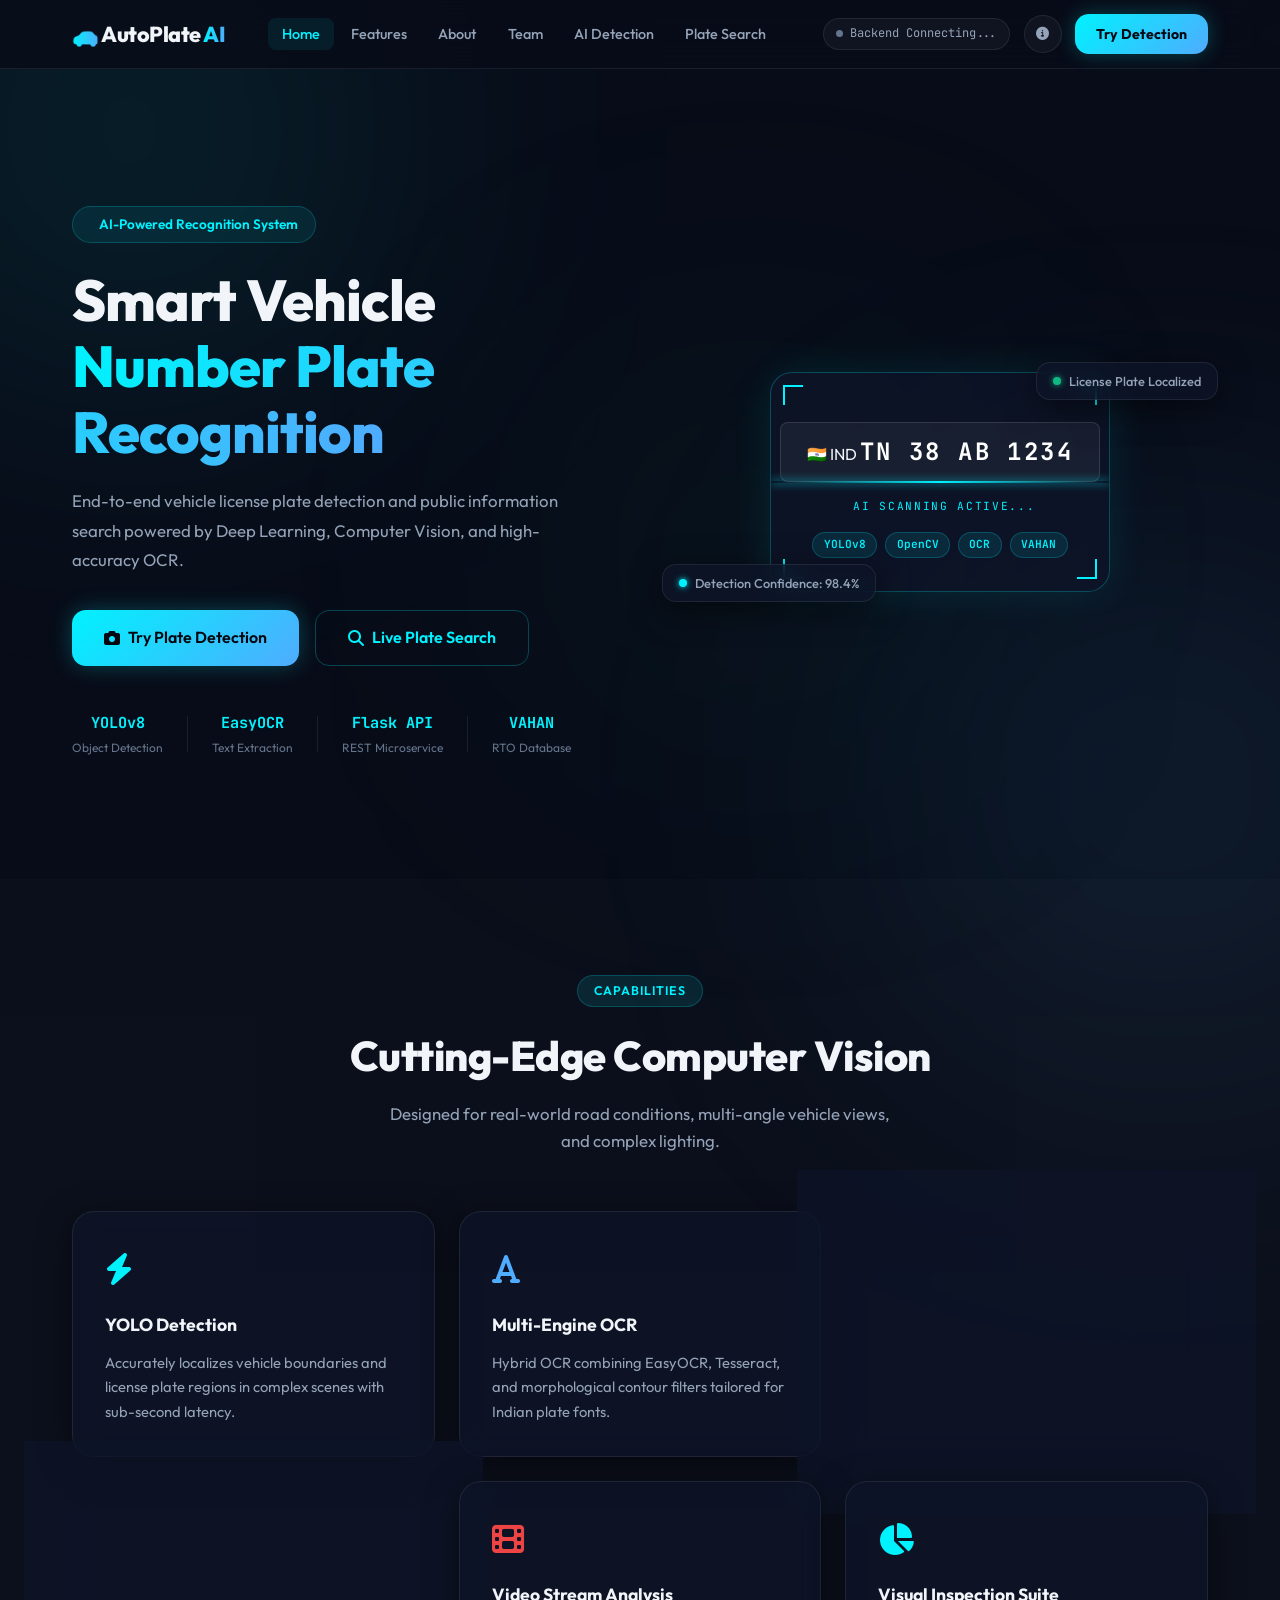
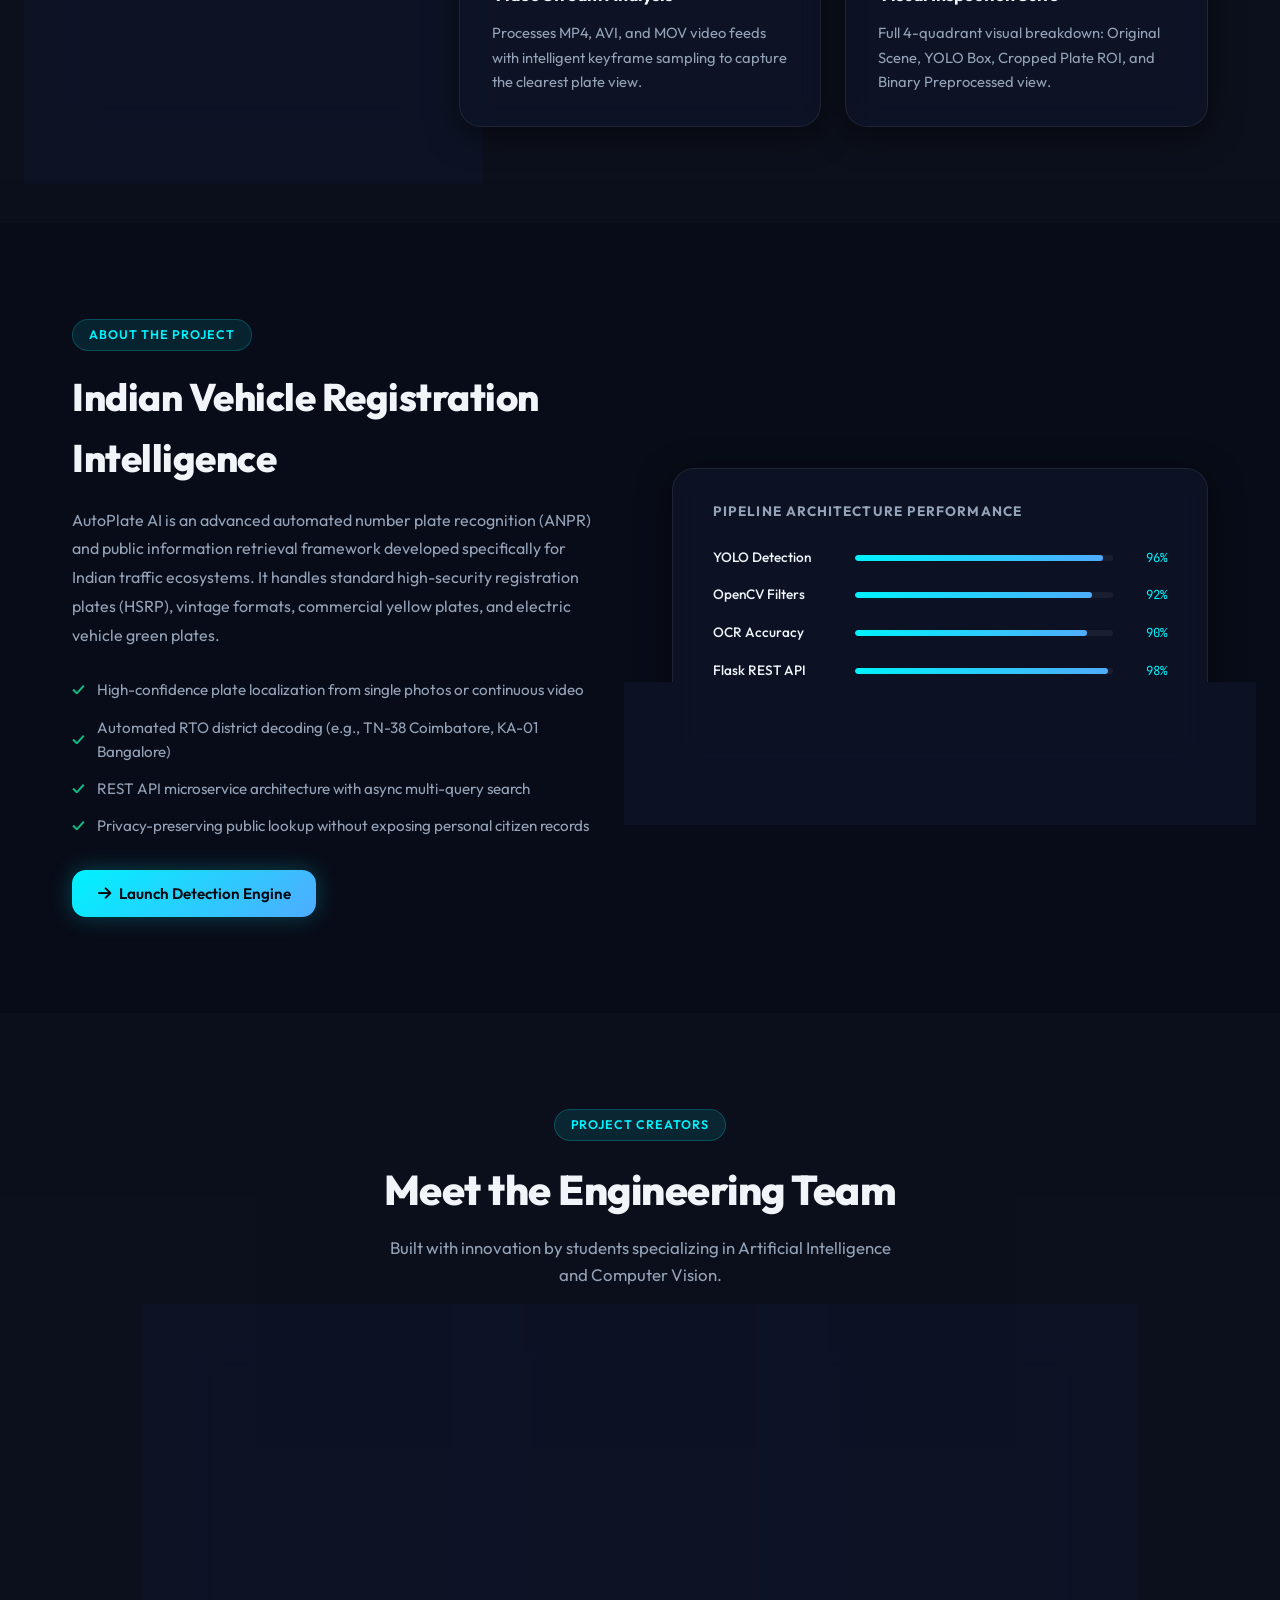
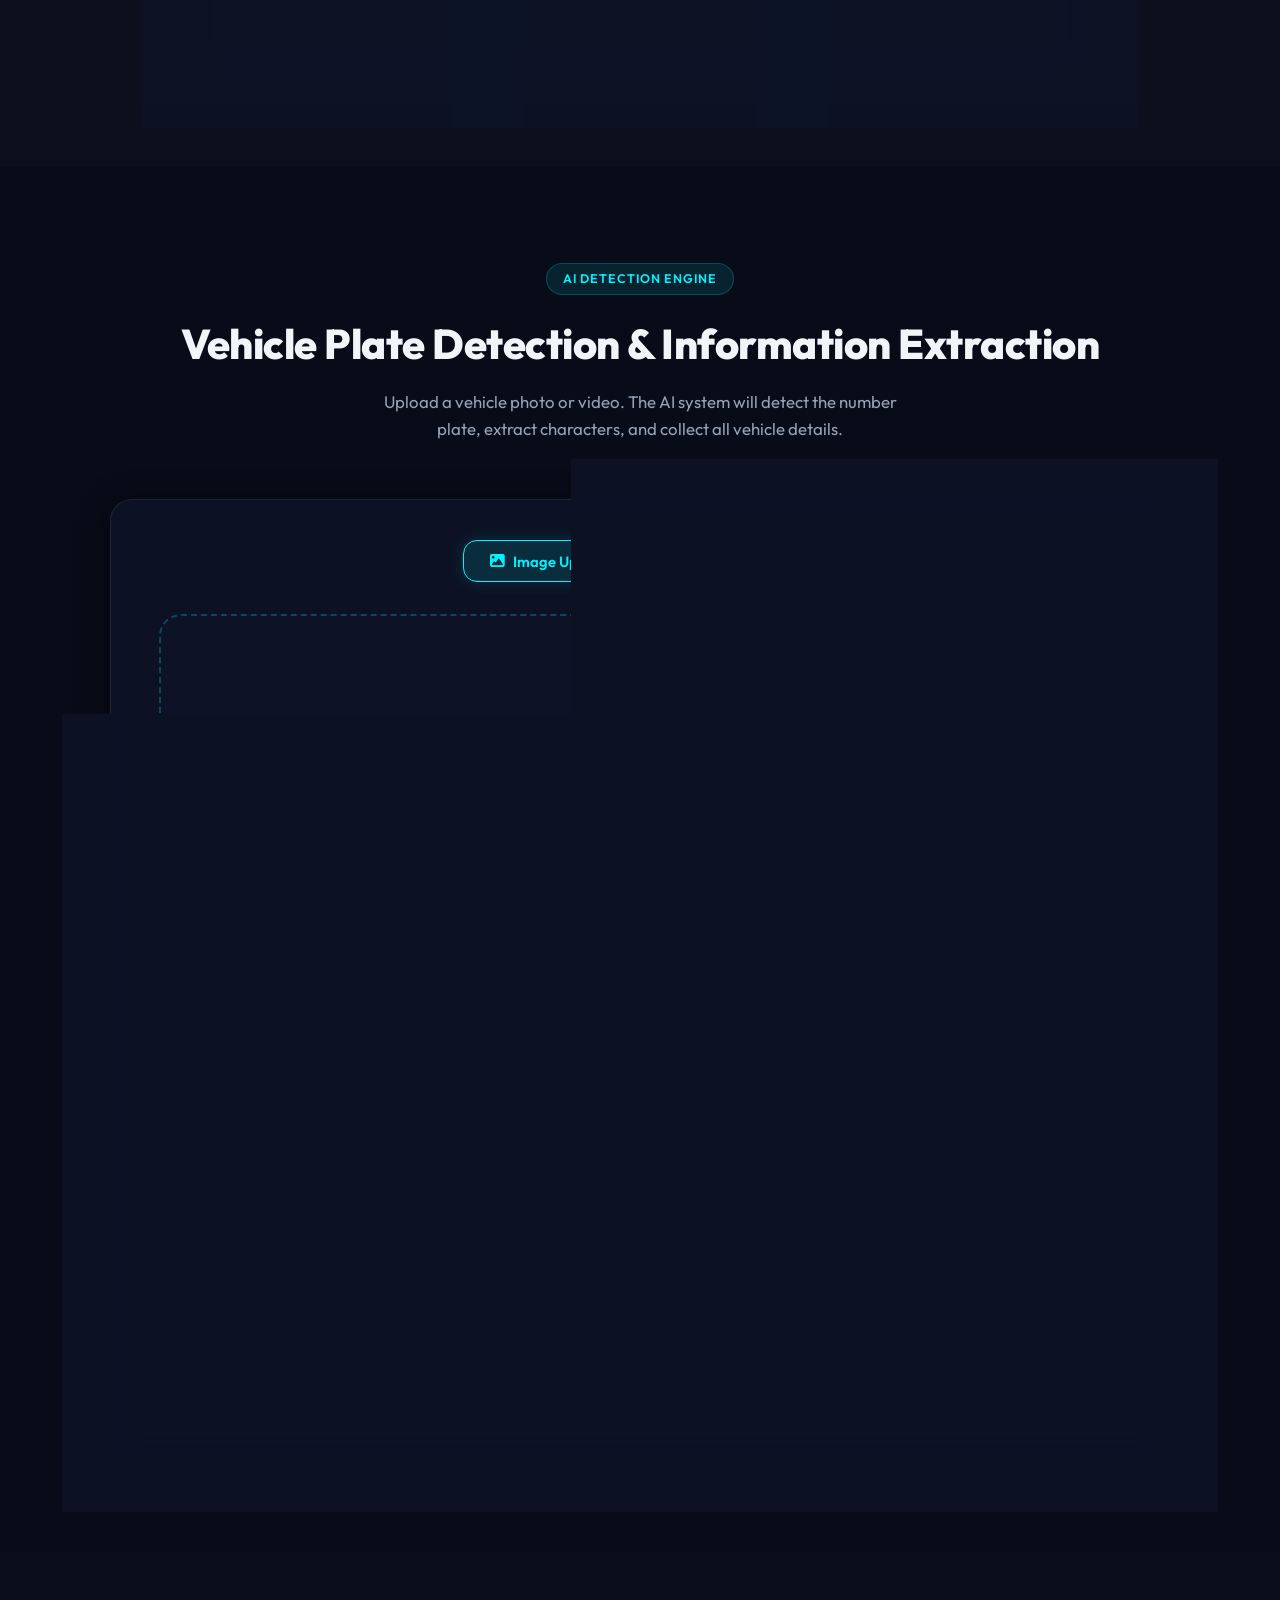
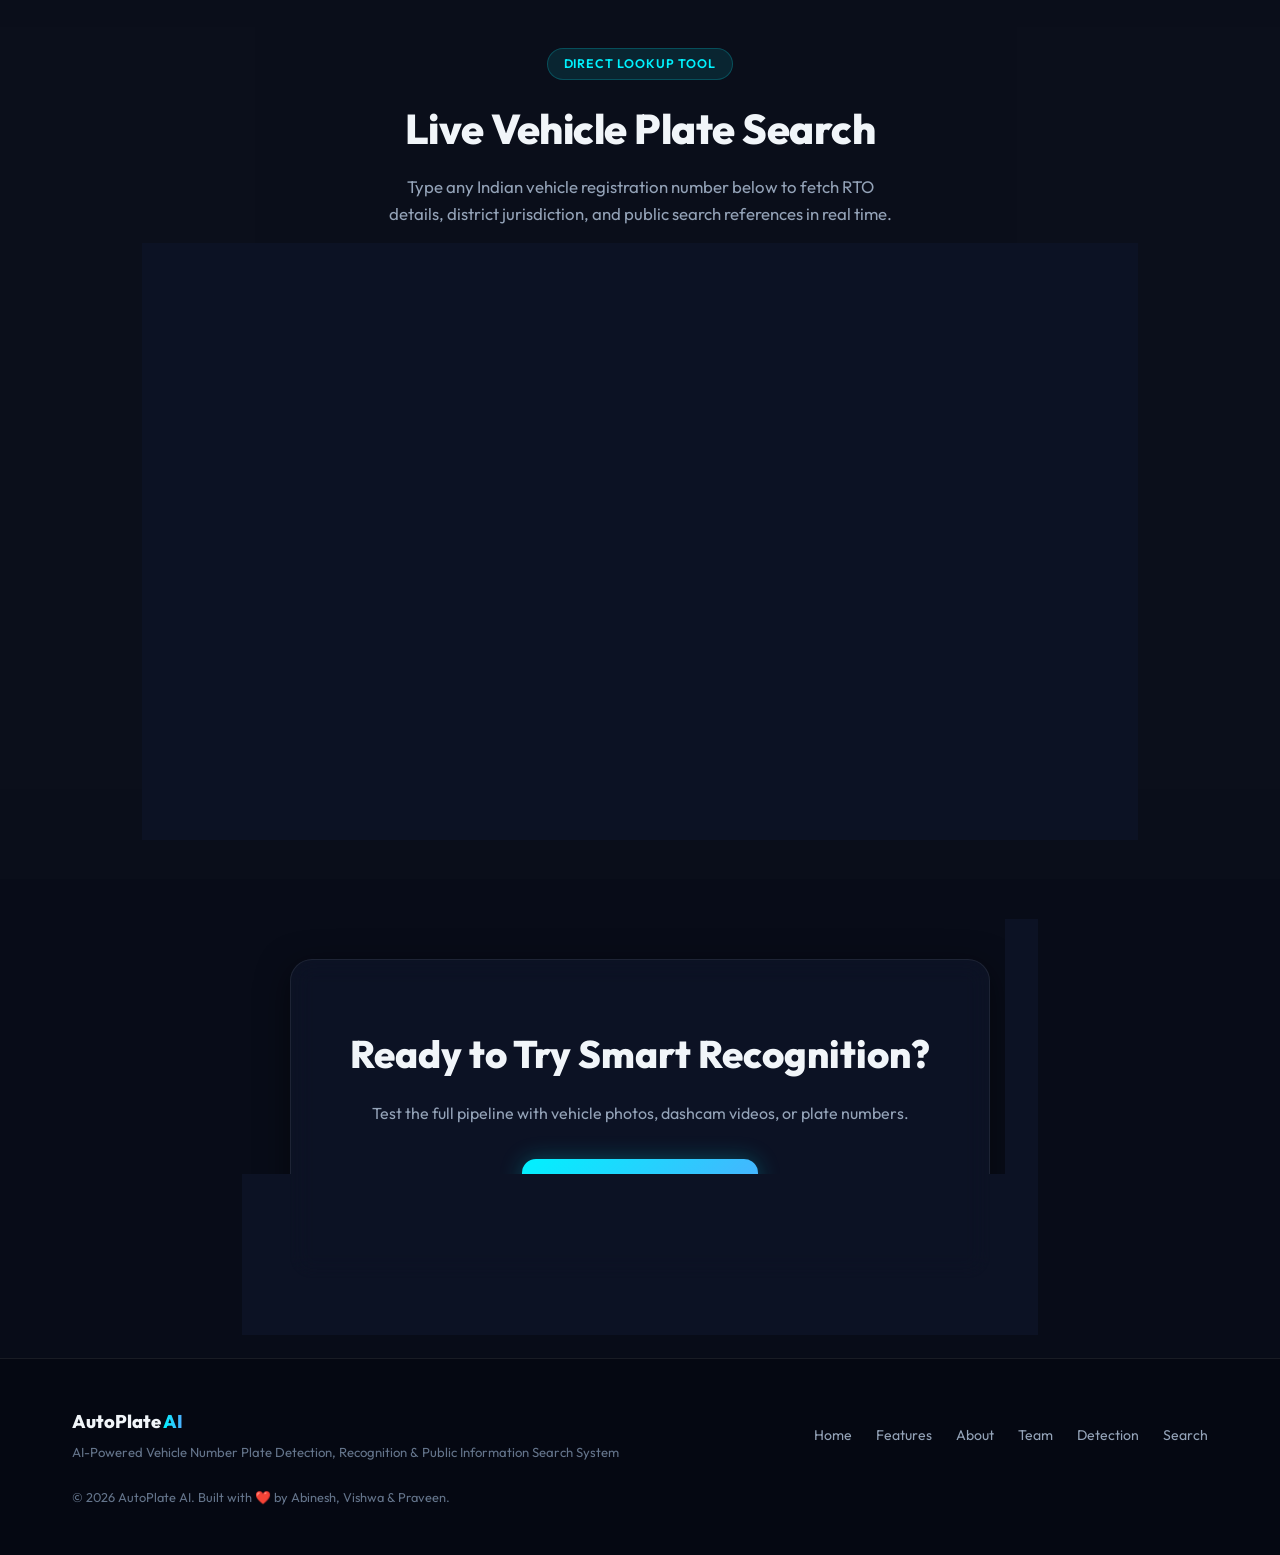
==== frontend/index.html @ bda40195 "AutoPlate AI: YOLOv8 + EasyOCR + Tesseract plate detection, RTO info search, landing page merged wit" ====
<!DOCTYPE html>
<html lang="en">
<head>
    <meta charset="UTF-8">
    <meta name="viewport" content="width=device-width, initial-scale=1.0">
    <title>AutoPlate AI - Vehicle Number Plate Detection & Recognition</title>
    <meta name="description" content="AI-Powered Vehicle Number Plate Detection, Recognition & Public Information Search System using YOLO, Computer Vision, and OCR.">
    <link rel="preconnect" href="https://fonts.googleapis.com">
    <link rel="preconnect" href="https://fonts.gstatic.com" crossorigin>
    <link href="https://fonts.googleapis.com/css2?family=Outfit:wght@300;400;500;600;700;800;900&family=JetBrains+Mono:wght@400;600;700&display=swap" rel="stylesheet">
    <link rel="stylesheet" href="https://cdnjs.cloudflare.com/ajax/libs/font-awesome/6.4.0/css/all.min.css">
    <link rel="stylesheet" href="style.css">
</head>
<body>

    <!-- Ambient Glows -->
    <div class="bg-glow bg-glow-1"></div>
    <div class="bg-glow bg-glow-2"></div>
    <div class="bg-glow bg-glow-3"></div>

    <!-- ============= NAVBAR ============= -->
    <nav class="navbar" id="navbar">
        <div class="nav-container">
            <a href="#home" class="brand-logo">
                <span class="logo-icon">🚗</span> AutoPlate <span>AI</span>
            </a>
            <ul class="nav-links">
                <li><a href="#home" class="nav-link active">Home</a></li>
                <li><a href="#features" class="nav-link">Features</a></li>
                <li><a href="#about" class="nav-link">About</a></li>
                <li><a href="#team" class="nav-link">Team</a></li>
                <li><a href="#detect" class="nav-link">AI Detection</a></li>
                <li><a href="#search" class="nav-link">Plate Search</a></li>
            </ul>
            <div class="nav-actions">
                <div class="server-badge" id="serverStatusBadge">
                    <span class="status-dot"></span>
                    <span id="serverStatusText">Connecting API...</span>
                </div>
                <button class="icon-btn" id="infoBtn" title="System Information">
                    <i class="fa-solid fa-circle-info"></i>
                </button>
                <a href="#detect" class="btn-primary" id="nav-cta">Try Detection</a>
            </div>
        </div>
    </nav>

    <!-- ============= HERO SECTION ============= -->
    <section class="hero" id="home">
        <div class="hero-container">
            <div class="hero-content">
                <div class="hero-badge">
                    <i class="fa-solid fa-sparkles"></i> AI-Powered Recognition System
                </div>
                <h1>Smart Vehicle<br><span class="highlight">Number Plate Recognition</span></h1>
                <p class="hero-subtitle">
                    End-to-end vehicle license plate detection and public information search powered by Deep Learning, Computer Vision, and high-accuracy OCR.
                </p>
                <div class="hero-buttons">
                    <a href="#detect" class="btn btn-glow btn-large">
                        <i class="fa-solid fa-camera"></i> Try Plate Detection
                    </a>
                    <a href="#search" class="btn btn-outline btn-large">
                        <i class="fa-solid fa-magnifying-glass"></i> Live Plate Search
                    </a>
                </div>
                <div class="hero-stats">
                    <div class="stat">
                        <span class="stat-value">YOLOv8</span>
                        <span class="stat-label">Object Detection</span>
                    </div>
                    <div class="stat-divider"></div>
                    <div class="stat">
                        <span class="stat-value">EasyOCR</span>
                        <span class="stat-label">Text Extraction</span>
                    </div>
                    <div class="stat-divider"></div>
                    <div class="stat">
                        <span class="stat-value">Flask API</span>
                        <span class="stat-label">REST Microservice</span>
                    </div>
                    <div class="stat-divider"></div>
                    <div class="stat">
                        <span class="stat-value">VAHAN</span>
                        <span class="stat-label">RTO Database</span>
                    </div>
                </div>
            </div>
            <div class="hero-visual">
                <div class="scanner-box">
                    <div class="scan-corners">
                        <span class="corner tl"></span>
                        <span class="corner tr"></span>
                        <span class="corner bl"></span>
                        <span class="corner br"></span>
                    </div>
                    <div class="plate-display">
                        <span class="plate-flag">🇮🇳 IND</span>
                        <span class="plate-text" id="plate-demo">TN 38 AB 1234</span>
                    </div>
                    <div class="laser-line"></div>
                    <div class="scan-label"><i class="fa-solid fa-radar"></i> AI SCANNING ACTIVE...</div>
                    <div class="tech-chips">
                        <span class="tech-chip">YOLOv8</span>
                        <span class="tech-chip">OpenCV</span>
                        <span class="tech-chip">OCR</span>
                        <span class="tech-chip">VAHAN</span>
                    </div>
                </div>
                <div class="floating-info info-1">
                    <span class="info-dot green"></span> License Plate Localized
                </div>
                <div class="floating-info info-2">
                    <span class="info-dot cyan"></span> Detection Confidence: 98.4%
                </div>
            </div>
        </div>
    </section>

    <!-- ============= FEATURES SECTION ============= -->
    <section class="features" id="features">
        <div class="section-container">
            <div class="section-header">
                <span class="section-tag">Capabilities</span>
                <h2>Cutting-Edge Computer Vision</h2>
                <p>Designed for real-world road conditions, multi-angle vehicle views, and complex lighting.</p>
            </div>
            <div class="features-grid">
                <div class="feature-card glass-card">
                    <div class="card-icon"><i class="fa-solid fa-bolt text-cyan"></i></div>
                    <h3>YOLO Detection</h3>
                    <p>Accurately localizes vehicle boundaries and license plate regions in complex scenes with sub-second latency.</p>
                </div>
                <div class="feature-card glass-card">
                    <div class="card-icon"><i class="fa-solid fa-font text-blue"></i></div>
                    <h3>Multi-Engine OCR</h3>
                    <p>Hybrid OCR combining EasyOCR, Tesseract, and morphological contour filters tailored for Indian plate fonts.</p>
                </div>
                <div class="feature-card glass-card">
                    <div class="card-icon"><i class="fa-solid fa-eye text-emerald"></i></div>
                    <h3>Adaptive Preprocessing</h3>
                    <p>OpenCV pipeline with CLAHE, bilateral filtering, Otsu thresholding, and perspective correction.</p>
                </div>
                <div class="feature-card glass-card">
                    <div class="card-icon"><i class="fa-solid fa-globe text-amber"></i></div>
                    <h3>Automated Public Search</h3>
                    <p>Extracts RTO office codes, district jurisdiction, state registration series, and public search references.</p>
                </div>
                <div class="feature-card glass-card">
                    <div class="card-icon"><i class="fa-solid fa-film text-rose"></i></div>
                    <h3>Video Stream Analysis</h3>
                    <p>Processes MP4, AVI, and MOV video feeds with intelligent keyframe sampling to capture the clearest plate view.</p>
                </div>
                <div class="feature-card glass-card">
                    <div class="card-icon"><i class="fa-solid fa-chart-pie text-cyan"></i></div>
                    <h3>Visual Inspection Suite</h3>
                    <p>Full 4-quadrant visual breakdown: Original Scene, YOLO Box, Cropped Plate ROI, and Binary Preprocessed view.</p>
                </div>
            </div>
        </div>
    </section>

    <!-- ============= ABOUT SECTION ============= -->
    <section class="about" id="about">
        <div class="section-container">
            <div class="about-grid">
                <div class="about-content">
                    <span class="section-tag">About the Project</span>
                    <h2>Indian Vehicle Registration Intelligence</h2>
                    <p>
                        AutoPlate AI is an advanced automated number plate recognition (ANPR) and public information retrieval framework developed specifically for Indian traffic ecosystems. It handles standard high-security registration plates (HSRP), vintage formats, commercial yellow plates, and electric vehicle green plates.
                    </p>
                    <ul class="about-list">
                        <li><span class="check">✓</span> High-confidence plate localization from single photos or continuous video</li>
                        <li><span class="check">✓</span> Automated RTO district decoding (e.g., TN-38 Coimbatore, KA-01 Bangalore)</li>
                        <li><span class="check">✓</span> REST API microservice architecture with async multi-query search</li>
                        <li><span class="check">✓</span> Privacy-preserving public lookup without exposing personal citizen records</li>
                    </ul>
                    <a href="#detect" class="btn btn-glow"><i class="fa-solid fa-arrow-right"></i> Launch Detection Engine</a>
                </div>
                <div class="about-visual glass-card">
                    <div class="tech-stack">
                        <h4>Pipeline Architecture Performance</h4>
                        <div class="tech-item">
                            <span class="tech-name">YOLO Detection</span>
                            <div class="tech-bar"><div class="tech-fill" style="width:96%"></div></div>
                            <span class="tech-pct">96%</span>
                        </div>
                        <div class="tech-item">
                            <span class="tech-name">OpenCV Filters</span>
                            <div class="tech-bar"><div class="tech-fill" style="width:92%"></div></div>
                            <span class="tech-pct">92%</span>
                        </div>
                        <div class="tech-item">
                            <span class="tech-name">OCR Accuracy</span>
                            <div class="tech-bar"><div class="tech-fill" style="width:90%"></div></div>
                            <span class="tech-pct">90%</span>
                        </div>
                        <div class="tech-item">
                            <span class="tech-name">Flask REST API</span>
                            <div class="tech-bar"><div class="tech-fill" style="width:98%"></div></div>
                            <span class="tech-pct">98%</span>
                        </div>
                        <div class="tech-item">
                            <span class="tech-name">RTO Parsing</span>
                            <div class="tech-bar"><div class="tech-fill" style="width:99%"></div></div>
                            <span class="tech-pct">99%</span>
                        </div>
                    </div>
                </div>
            </div>
        </div>
    </section>

    <!-- ============= TEAM SECTION ============= -->
    <section class="team" id="team">
        <div class="section-container">
            <div class="section-header">
                <span class="section-tag">Project Creators</span>
                <h2>Meet the Engineering Team</h2>
                <p>Built with innovation by students specializing in Artificial Intelligence and Computer Vision.</p>
            </div>
            <div class="team-grid">
                <!-- Abinesh -->
                <div class="team-card glass-card">
                    <div class="avatar-ring">
                        <div class="avatar-circle" style="background: linear-gradient(135deg, #00f2fe, #4facfe);">
                            <span>A</span>
                        </div>
                    </div>
                    <h3>Abinesh</h3>
                    <p class="degree">B.Tech – AI & Data Science</p>
                    <p class="year-tag">3rd Year</p>
                    <div class="role-badge">AI / Full Stack Developer</div>
                </div>

                <!-- Vishwa -->
                <div class="team-card glass-card">
                    <div class="avatar-ring">
                        <div class="avatar-circle" style="background: linear-gradient(135deg, #10b981, #00f2fe);">
                            <span>V</span>
                        </div>
                    </div>
                    <h3>Vishwa</h3>
                    <p class="degree">B.Tech AIDS</p>
                    <p class="year-tag">3rd Year</p>
                    <div class="role-badge">Team Member</div>
                </div>

                <!-- Praveen -->
                <div class="team-card glass-card">
                    <div class="avatar-ring">
                        <div class="avatar-circle" style="background: linear-gradient(135deg, #f59e0b, #ef4444);">
                            <span>P</span>
                        </div>
                    </div>
                    <h3>Praveen</h3>
                    <p class="degree">B.Tech</p>
                    <p class="year-tag">3rd Year</p>
                    <div class="role-badge">Team Member</div>
                </div>
            </div>
        </div>
    </section>

    <!-- ============= DETECTION SECTION ============= -->
    <section class="detect-section" id="detect">
        <div class="section-container">
            <div class="section-header">
                <span class="section-tag">AI Detection Engine</span>
                <h2>Vehicle Plate Detection & Information Extraction</h2>
                <p>Upload a vehicle photo or video. The AI system will detect the number plate, extract characters, and collect all vehicle details.</p>
            </div>

            <div class="detect-main-container glass-card">
                <!-- Mode Switcher -->
                <div class="mode-tabs">
                    <button class="mode-tab active" id="tabImage" type="button">
                        <i class="fa-solid fa-image"></i> Image Upload
                    </button>
                    <button class="mode-tab" id="tabVideo" type="button">
                        <i class="fa-solid fa-video"></i> Video Stream
                    </button>
                </div>

                <!-- Drop & Upload Area -->
                <div class="drop-zone" id="dropZone">
                    <input type="file" id="fileInput" accept="image/png, image/jpeg, image/jpg, image/webp" hidden>
                    
                    <!-- Idle State -->
                    <div class="drop-idle" id="dropIdle">
                        <div class="drop-icon">
                            <i class="fa-solid fa-cloud-arrow-up"></i>
                        </div>
                        <h3>Drag & Drop Vehicle Image or Video</h3>
                        <p>or <span class="browse-link">browse files</span> from your computer</p>
                        <span class="format-hint" id="formatHint">Supports: JPG, PNG, WEBP (Max 50MB)</span>
                    </div>

                    <!-- Preview State -->
                    <div class="drop-preview hidden" id="dropPreview">
                        <div class="preview-media-wrapper">
                            <img id="imagePreview" class="preview-media hidden" alt="Selected Vehicle Preview">
                            <video id="videoPreview" class="preview-media hidden" controls></video>
                        </div>
                        <div class="file-meta">
                            <div class="file-info-text">
                                <span class="file-name" id="fileName">vehicle.jpg</span>
                                <span class="file-size" id="fileSize">2.4 MB</span>
                            </div>
                            <button type="button" class="btn-remove" id="removeFileBtn" title="Remove File">
                                <i class="fa-solid fa-xmark"></i>
                            </button>
                        </div>
                    </div>
                </div>

                <!-- Action Controls -->
                <div class="detect-actions">
                    <button class="btn btn-glow btn-large" id="detectBtn" disabled>
                        <i class="fa-solid fa-wand-magic-sparkles"></i> Run AI Detection
                    </button>
                    <button class="btn btn-outline" id="resetBtn" type="button">
                        <i class="fa-solid fa-rotate-left"></i> Reset
                    </button>
                </div>

                <!-- Pipeline Progress & Timeline -->
                <div class="progress-container hidden" id="progressContainer">
                    <div class="progress-header">
                        <span class="progress-msg" id="progressMsg">Initializing pipeline...</span>
                        <span class="progress-pct" id="progressPercent">0%</span>
                    </div>
                    <div class="progress-bar-track">
                        <div class="progress-bar-fill" id="progressBarFill" style="width: 0%"></div>
                    </div>
                    <div class="pipeline-timeline">
                        <div class="t-step" id="tstep1"><span class="t-dot"></span> 1. YOLO Detect</div>
                        <div class="t-step" id="tstep2"><span class="t-dot"></span> 2. Crop & OCR</div>
                        <div class="t-step" id="tstep3"><span class="t-dot"></span> 3. Format Parse</div>
                        <div class="t-step" id="tstep4"><span class="t-dot"></span> 4. Web Search</div>
                        <div class="t-step" id="tstep5"><span class="t-dot"></span> 5. Image Match</div>
                        <div class="t-step" id="tstep6"><span class="t-dot"></span> 6. Summary</div>
                    </div>
                </div>

                <!-- Error Alert -->
                <div class="error-alert hidden" id="errorAlert">
                    <i class="fa-solid fa-triangle-exclamation"></i>
                    <span id="errorMsg">Detection error occurred.</span>
                </div>

                <!-- ============= RESULTS AREA ============= -->
                <div class="results-wrapper" id="resultsArea">
                    <!-- Empty State -->
                    <div class="results-empty" id="resultsEmptyState">
                        <div class="empty-icon"><i class="fa-solid fa-car-rear"></i></div>
                        <h4>No Detection Results Yet</h4>
                        <p>Upload a vehicle photo above and click <b>"Run AI Detection"</b> to extract the number plate and all vehicle details.</p>
                        <span class="status-pill idle" id="resultStatusPill">Awaiting Input</span>
                    </div>

                    <!-- Populated Results State -->
                    <div class="results-populated hidden" id="resultsPopulatedState">
                        <!-- Plate Display Hero Banner -->
                        <div class="plate-result-banner">
                            <div class="plate-main-card">
                                <div class="plate-flag-strip">
                                    <span class="country-flag" id="badgeFlag">🇮🇳</span>
                                    <span class="country-code" id="badgeCountryCode">IND</span>
                                </div>
                                <div class="plate-number-box">
                                    <span class="plate-number-text" id="plateNumberDisplay">TN 38 AB 1234</span>
                                </div>
                            </div>
                            <div class="plate-badges">
                                <div class="badge-tag valid" id="plateValidationBadge">
                                    <i class="fa-solid fa-circle-check"></i> Valid Registration Format
                                </div>
                                <div class="confidence-badge" id="plateConfidenceBadge">
                                    <i class="fa-solid fa-gauge-high"></i> 96% Confidence
                                </div>
                            </div>
                        </div>

                        <!-- 4-Image Inspection Gallery -->
                        <div class="images-inspection-section">
                            <div class="section-subhead">
                                <h4><i class="fa-solid fa-images"></i> Visual Inspection Pipeline</h4>
                                <span class="hint">Click any frame to inspect high-resolution view</span>
                            </div>
                            <div class="quad-images-grid">
                                <!-- 1. Original -->
                                <div class="quad-card">
                                    <div class="quad-header">
                                        <span class="quad-title">1. Original Upload</span>
                                        <span class="quad-tag">Full Scene</span>
                                    </div>
                                    <div class="quad-img-wrap">
                                        <img id="originalImage" alt="Original Upload" src="" loading="lazy">
                                    </div>
                                </div>

                                <!-- 2. Annotated -->
                                <div class="quad-card">
                                    <div class="quad-header">
                                        <span class="quad-title">2. YOLO Bounding Box</span>
                                        <button type="button" class="zoom-btn" id="expandAnnotatedBtn" title="Enlarge"><i class="fa-solid fa-expand"></i></button>
                                    </div>
                                    <div class="quad-img-wrap">
                                        <img id="annotatedImage" alt="YOLO Annotated" src="" loading="lazy">
                                    </div>
                                </div>

                                <!-- 3. Cropped Plate -->
                                <div class="quad-card">
                                    <div class="quad-header">
                                        <span class="quad-title">3. Cropped Plate ROI</span>
                                        <button type="button" class="zoom-btn" id="expandCropBtn" title="Enlarge"><i class="fa-solid fa-expand"></i></button>
                                    </div>
                                    <div class="quad-img-wrap">
                                        <img id="croppedPlateImage" alt="Cropped Plate" src="" loading="lazy">
                                    </div>
                                </div>

                                <!-- 4. Preprocessed Binary -->
                                <div class="quad-card">
                                    <div class="quad-header">
                                        <span class="quad-title">4. OpenCV Binary Filter</span>
                                        <button type="button" class="zoom-btn" id="expandPrepBtn" title="Enlarge"><i class="fa-solid fa-expand"></i></button>
                                    </div>
                                    <div class="quad-img-wrap">
                                        <img id="preprocessedPlateImage" alt="Preprocessed Binary" src="" loading="lazy">
                                    </div>
                                </div>
                            </div>
                        </div>

                        <!-- Result Details Tabs -->
                        <div class="results-tabs-wrapper">
                            <div class="results-tab-nav">
                                <button class="rtab-btn active" data-tab="tab-overview" type="button">
                                    <i class="fa-solid fa-table-list"></i> Overview & OCR
                                </button>
                                <button class="rtab-btn" data-tab="tab-rto" type="button">
                                    <i class="fa-solid fa-id-card"></i> VAHAN & RTO Details
                                </button>
                                <button class="rtab-btn" data-tab="tab-web" type="button">
                                    <i class="fa-solid fa-globe"></i> Public Web Results
                                </button>
                                <button class="rtab-btn" data-tab="tab-images" type="button">
                                    <i class="fa-solid fa-camera"></i> Public Images & Lens
                                </button>
                                <button class="rtab-btn" data-tab="tab-related" type="button">
                                    <i class="fa-solid fa-link"></i> Related References
                                </button>
                                <button class="rtab-btn" data-tab="tab-sources" type="button">
                                    <i class="fa-solid fa-quote-left"></i> Verified Sources
                                </button>
                            </div>

                            <!-- TAB 1: OVERVIEW & OCR -->
                            <div class="rtab-content" id="tab-overview">
                                <div class="details-grid">
                                    <div class="detail-item">
                                        <span class="d-label">Extracted Vehicle Number</span>
                                        <span class="d-val text-cyan font-mono" id="resVehicleNumber">—</span>
                                    </div>
                                    <div class="detail-item">
                                        <span class="d-label">Series Code</span>
                                        <span class="d-val font-mono" id="resSeries">—</span>
                                    </div>
                                    <div class="detail-item">
                                        <span class="d-label">Registration Digits</span>
                                        <span class="d-val font-mono" id="resRegNum">—</span>
                                    </div>
                                    <div class="detail-item">
                                        <span class="d-label">YOLO Plate Detection Confidence</span>
                                        <span class="d-val text-emerald" id="resDetectConf">—</span>
                                    </div>
                                    <div class="detail-item">
                                        <span class="d-label">OCR Recognition Confidence</span>
                                        <span class="d-val text-blue" id="resOcrConf">—</span>
                                    </div>
                                </div>
                            </div>

                            <!-- TAB 2: VAHAN & RTO DETAILS -->
                            <div class="rtab-content hidden" id="tab-rto">
                                <div class="vahan-card-grid">
                                    <div class="vahan-item">
                                        <span class="vahan-label">Registration Number</span>
                                        <span class="vahan-value highlight" id="vahanRegNum">—</span>
                                        <span class="vahan-status verified"><i class="fa-solid fa-circle-check"></i> Verified Format</span>
                                    </div>
                                    <div class="vahan-item">
                                        <span class="vahan-label">Country Jurisdiction</span>
                                        <span class="vahan-value" id="vahanCountry">—</span>
                                        <span class="vahan-status verified"><i class="fa-solid fa-circle-check"></i> Standard Format</span>
                                    </div>
                                    <div class="vahan-item">
                                        <span class="vahan-label">State / Union Territory</span>
                                        <span class="vahan-value" id="vahanState">—</span>
                                        <span class="vahan-status verified"><i class="fa-solid fa-circle-check"></i> Official State</span>
                                    </div>
                                    <div class="vahan-item">
                                        <span class="vahan-label">RTO District Code</span>
                                        <span class="vahan-value font-mono" id="vahanRtoCode">—</span>
                                        <span class="vahan-status verified"><i class="fa-solid fa-circle-check"></i> RTO Index</span>
                                    </div>
                                    <div class="vahan-item">
                                        <span class="vahan-label">Registration Area</span>
                                        <span class="vahan-value" id="vahanArea">—</span>
                                        <span class="vahan-status verified"><i class="fa-solid fa-circle-check"></i> Regional Office</span>
                                    </div>
                                    <div class="vahan-item">
                                        <span class="vahan-label">RTO Location Address</span>
                                        <span class="vahan-value" id="vahanPlace">—</span>
                                        <span class="vahan-status verified"><i class="fa-solid fa-circle-check"></i> Verified Jurisdiction</span>
                                    </div>
                                    <div class="vahan-item">
                                        <span class="vahan-label">Vehicle Category</span>
                                        <span class="vahan-value" id="vahanVehicleType">—</span>
                                        <span class="vahan-status verified"><i class="fa-solid fa-circle-check"></i> AI Classification</span>
                                    </div>
                                    <div class="vahan-item">
                                        <span class="vahan-label">Detection Confidence</span>
                                        <span class="vahan-value text-cyan" id="vahanDetectConf">—</span>
                                        <span class="vahan-status verified"><i class="fa-solid fa-circle-check"></i> YOLO Bounding</span>
                                    </div>
                                    <div class="vahan-item">
                                        <span class="vahan-label">OCR Confidence</span>
                                        <span class="vahan-value text-emerald" id="vahanOcrConf">—</span>
                                        <span class="vahan-status verified"><i class="fa-solid fa-circle-check"></i> Character Match</span>
                                    </div>
                                    <div class="vahan-item">
                                        <span class="vahan-label">Information Source</span>
                                        <span class="vahan-value" id="vahanSource">Public Transport Registries</span>
                                        <span class="vahan-status verified"><i class="fa-solid fa-circle-check"></i> Public Database</span>
                                    </div>
                                    <div class="vahan-item">
                                        <span class="vahan-label">Owner Personal Details</span>
                                        <span class="vahan-value">Not Available</span>
                                        <span class="vahan-status privacy"><i class="fa-solid fa-user-shield"></i> Strictly Privacy Protected</span>
                                    </div>
                                    <div class="vahan-item">
                                        <span class="vahan-label">Registered Phone / Address</span>
                                        <span class="vahan-value">Not Available</span>
                                        <span class="vahan-status privacy"><i class="fa-solid fa-user-shield"></i> Strictly Privacy Protected</span>
                                    </div>
                                </div>
                            </div>

                            <!-- TAB 3: PUBLIC WEB RESULTS -->
                            <div class="rtab-content hidden" id="tab-web">
                                <div class="public-web-list" id="publicWebContainer"></div>
                            </div>

                            <!-- TAB 4: PUBLIC IMAGES & LENS -->
                            <div class="rtab-content hidden" id="tab-images">
                                <div class="lens-tags-bar" id="lensTagsContainer"></div>
                                <div class="public-images-grid" id="publicImagesGrid"></div>
                            </div>

                            <!-- TAB 5: RELATED PAGES -->
                            <div class="rtab-content hidden" id="tab-related">
                                <div class="public-web-list" id="relatedPagesContainer"></div>
                            </div>

                            <!-- TAB 6: SOURCES -->
                            <div class="rtab-content hidden" id="tab-sources">
                                <div id="sourcesListContainer"></div>
                            </div>
                        </div>
                    </div>
                </div>
            </div>
        </div>
    </section>

    <!-- ============= LIVE PLATE SEARCH SECTION ============= -->
    <section class="plate-search-section" id="search">
        <div class="section-container">
            <div class="section-header">
                <span class="section-tag">Direct Lookup Tool</span>
                <h2>Live Vehicle Plate Search</h2>
                <p>Type any Indian vehicle registration number below to fetch RTO details, district jurisdiction, and public search references in real time.</p>
            </div>

            <div class="search-panel glass-card">
                <!-- Search Input with Mirror -->
                <div class="search-bar-wrapper">
                    <div class="plate-input-container">
                        <span class="input-icon"><i class="fa-solid fa-magnifying-glass"></i></span>
                        <input type="text" id="plateSearchInput" placeholder="e.g. TN 38 AB 1234 or DL 01 AB 1234" maxlength="16" autocomplete="off">
                        <button type="button" class="btn-clear hidden" id="plateSearchClearBtn" title="Clear">
                            <i class="fa-solid fa-xmark"></i>
                        </button>
                        <button type="button" class="btn btn-glow" id="plateSearchBtn">Search</button>
                    </div>

                    <!-- Mirror stylized number plate -->
                    <div class="plate-mirror" id="plateInputMirror"></div>

                    <!-- Autocomplete dropdown -->
                    <div class="autocomplete-dropdown hidden" id="plateAutocomplete">
                        <div class="ac-list" id="plateAcList"></div>
                    </div>
                </div>

                <!-- Quick Sample Chips -->
                <div class="quick-chips-wrapper">
                    <span class="chips-label">Try sample plates:</span>
                    <button type="button" class="ps-chip" data-plate="TN38AB1234">TN 38 AB 1234</button>
                    <button type="button" class="ps-chip" data-plate="DL01AB1234">DL 01 AB 1234</button>
                    <button type="button" class="ps-chip" data-plate="KA05MJ5678">KA 05 MJ 5678</button>
                    <button type="button" class="ps-chip" data-plate="MH12DE1433">MH 12 DE 1433</button>
                    <button type="button" class="ps-chip" data-plate="KL07CD4567">KL 07 CD 4567</button>
                </div>

                <!-- Search States -->
                <div class="ps-state-container">
                    <!-- Idle State -->
                    <div class="ps-state ps-idle" id="psStateIdle">
                        <i class="fa-solid fa-keyboard"></i>
                        <p>Start typing an Indian vehicle number plate above or click any sample chip to see instant details.</p>
                    </div>

                    <!-- Loading State -->
                    <div class="ps-state ps-loading hidden" id="psStateLoading">
                        <div class="spinner"></div>
                        <p id="psLoadingMsg">Searching across public transport registries & web...</p>
                        <div class="engine-pills">
                            <span class="ps-engine-pill" id="psEngGoogle"><i class="fa-brands fa-google"></i> Google</span>
                            <span class="ps-engine-pill" id="psEngDDG"><i class="fa-solid fa-shield-halved"></i> DuckDuckGo</span>
                            <span class="ps-engine-pill" id="psEngBing"><i class="fa-brands fa-microsoft"></i> Bing</span>
                        </div>
                    </div>

                    <!-- Error State -->
                    <div class="ps-state ps-error hidden" id="psStateError">
                        <i class="fa-solid fa-circle-exclamation text-rose"></i>
                        <p id="psErrorMsg">Search request failed.</p>
                        <button type="button" class="btn btn-outline" id="psRetryBtn">Retry Search</button>
                    </div>

                    <!-- Results Panel -->
                    <div class="ps-results-panel hidden" id="psResultsPanel">
                        <!-- Registration Header Card -->
                        <div class="ps-reg-header">
                            <div class="ps-reg-plate">
                                <span class="ps-flag" id="psRegFlag">🇮🇳</span>
                                <span class="ps-num font-mono" id="psRegPlateText">TN38AB1234</span>
                            </div>
                            <div class="ps-reg-summary">
                                <div class="ps-summary-pill"><i class="fa-solid fa-map-location-dot"></i> <span id="psRegState">Tamil Nadu</span></div>
                                <div class="ps-summary-pill"><i class="fa-solid fa-city"></i> <span id="psRegArea">Coimbatore North</span></div>
                                <div class="ps-summary-pill"><i class="fa-solid fa-id-card-clip"></i> <span id="psRegRto">TN38</span></div>
                            </div>
                            <div class="ps-tags-bar" id="psRegTags"></div>
                        </div>

                        <!-- Search Tabs -->
                        <div class="ps-tabs-bar">
                            <button type="button" class="ps-rtab active" data-pstab="psTabWeb">
                                <i class="fa-solid fa-globe"></i> Web Results (<span id="psWebCount">0</span>)
                            </button>
                            <button type="button" class="ps-rtab" data-pstab="psTabVahan">
                                <i class="fa-solid fa-car"></i> Registration Details
                            </button>
                            <button type="button" class="ps-rtab" data-pstab="psTabRelated">
                                <i class="fa-solid fa-diagram-project"></i> Related Pages
                            </button>
                        </div>

                        <!-- Search Tab Contents -->
                        <div class="ps-tab-content" id="psTabWeb">
                            <div class="ps-web-list" id="psWebResultsList"></div>
                        </div>
                        <div class="ps-tab-content hidden" id="psTabVahan">
                            <div class="vahan-card-grid" id="psVahanGrid"></div>
                        </div>
                        <div class="ps-tab-content hidden" id="psTabRelated">
                            <div class="ps-web-list" id="psRelatedList"></div>
                        </div>
                    </div>
                </div>
            </div>
        </div>
    </section>

    <!-- ============= CTA SECTION ============= -->
    <section class="cta">
        <div class="section-container">
            <div class="cta-card glass-card">
                <h2>Ready to Try Smart Recognition?</h2>
                <p>Test the full pipeline with vehicle photos, dashcam videos, or plate numbers.</p>
                <a href="#detect" class="btn btn-glow btn-large">
                    <i class="fa-solid fa-camera"></i> Start Detection Now
                </a>
            </div>
        </div>
    </section>

    <!-- ============= FOOTER ============= -->
    <footer class="footer">
        <div class="footer-container">
            <div class="footer-brand">
                <h3>AutoPlate <span>AI</span></h3>
                <p>AI-Powered Vehicle Number Plate Detection, Recognition & Public Information Search System</p>
            </div>
            <div class="footer-links">
                <a href="#home">Home</a>
                <a href="#features">Features</a>
                <a href="#about">About</a>
                <a href="#team">Team</a>
                <a href="#detect">Detection</a>
                <a href="#search">Search</a>
            </div>
            <div class="footer-copy">
                © 2026 AutoPlate AI. Built with ❤️ by Abinesh, Vishwa & Praveen.
            </div>
        </div>
    </footer>

    <!-- ============= IMAGE ZOOM MODAL ============= -->
    <div class="modal-overlay hidden" id="imageModal">
        <div class="modal-container glass-card">
            <div class="modal-top">
                <h4 id="modalTitle">Image Inspection</h4>
                <button type="button" class="modal-close" id="modalCloseBtn" aria-label="Close modal">
                    <i class="fa-solid fa-xmark"></i>
                </button>
            </div>
            <div class="modal-body">
                <img id="modalImage" src="" alt="Enlarged View">
            </div>
        </div>
    </div>

    <!-- ============= SYSTEM INFO MODAL ============= -->
    <div class="modal-overlay hidden" id="infoModal">
        <div class="modal-container glass-card info-modal-box">
            <div class="modal-top">
                <h4><i class="fa-solid fa-circle-info text-cyan"></i> About AutoPlate AI</h4>
                <button type="button" class="modal-close" id="infoModalCloseBtn" aria-label="Close modal">
                    <i class="fa-solid fa-xmark"></i>
                </button>
            </div>
            <div class="modal-body text-content">
                <p><b>AutoPlate AI</b> is an academic research and engineering demonstration system developed for AI-based Indian vehicle number plate detection, OCR recognition, and public registration area lookup.</p>
                <div class="info-badges">
                    <span class="badge-pill">YOLOv8 Object Detection</span>
                    <span class="badge-pill">EasyOCR & Tesseract</span>
                    <span class="badge-pill">OpenCV Vision Pipeline</span>
                    <span class="badge-pill">Flask REST API</span>
                </div>
                <h5>Team Members:</h5>
                <ul>
                    <li><b>Abinesh</b> – B.Tech AI & Data Science (AI / Full Stack Developer)</li>
                    <li><b>Vishwa</b> – B.Tech AIDS (Team Member)</li>
                    <li><b>Praveen</b> – B.Tech (Team Member)</li>
                </ul>
                <p class="disclaimer"><small><i class="fa-solid fa-shield-halved"></i> <b>Privacy Notice:</b> All data retrieved is strictly derived from public transport registry jurisdiction schemas and search indexes. No personal citizen contact or sensitive biometric details are queried or stored.</small></p>
            </div>
        </div>
    </div>

    <script src="script.js"></script>
</body>
</html>
---- frontend/style.css ----
/* ============================================================
   style.css – AutoPlate AI – Premium Glassmorphic Design
   ============================================================ */

@import url('https://fonts.googleapis.com/css2?family=Outfit:wght@300;400;500;600;700;800&family=JetBrains+Mono:wght@400;600;700&display=swap');

:root {
    --bg-dark:      #080c18;
    --bg-card:      rgba(14, 20, 40, 0.75);
    --bg-card-h:    rgba(20, 30, 58, 0.90);
    --border-glass: rgba(255, 255, 255, 0.08);
    --border-glow:  rgba(0, 242, 254, 0.25);

    --cyan:    #00f2fe;
    --blue:    #4facfe;
    --emerald: #10b981;
    --amber:   #f59e0b;
    --rose:    #ef4444;

    --text:   #f1f5f9;
    --muted:  #94a3b8;
    --dim:    #64748b;

    --font:  'Outfit', -apple-system, sans-serif;
    --mono:  'JetBrains Mono', monospace;

    --r-sm: 8px;
    --r-md: 14px;
    --r-lg: 22px;
    --r-xl: 32px;

    --shadow: 0 8px 32px rgba(0,0,0,0.5);
    --glow:   0 0 30px rgba(0,242,254,0.2);
}

/* ── RESET ── */
*, *::before, *::after { box-sizing: border-box; margin: 0; padding: 0; }
html { scroll-behavior: smooth; }
body {
    font-family: var(--font);
    background: var(--bg-dark);
    color: var(--text);
    min-height: 100vh;
    overflow-x: hidden;
    line-height: 1.6;
}
a { text-decoration: none; color: inherit; }
ul { list-style: none; }

/* ── AMBIENT GLOWS ── */
.bg-glow {
    position: fixed;
    border-radius: 50%;
    filter: blur(140px);
    z-index: -1;
    pointer-events: none;
}
.bg-glow-1 { width: 500px; height: 500px; background: rgba(0,242,254,0.10); top: -120px; left: -120px; }
.bg-glow-2 { width: 550px; height: 550px; background: rgba(79,172,254,0.10); bottom: -160px; right: -160px; }
.bg-glow-3 { width: 380px; height: 380px; background: rgba(16,185,129,0.07); top: 40%; left: 44%; }

/* ── CONTAINERS ── */
.nav-container,
.section-container,
.footer-container {
    max-width: 1200px;
    margin: 0 auto;
    padding: 0 2rem;
}

/* ════════════════════════════════════
   NAVBAR
   ════════════════════════════════════ */
.navbar {
    position: sticky;
    top: 0;
    z-index: 200;
    background: rgba(8,12,24,0.88);
    backdrop-filter: blur(20px);
    -webkit-backdrop-filter: blur(20px);
    border-bottom: 1px solid var(--border-glass);
    padding: 0;
}
.nav-container {
    display: flex;
    align-items: center;
    justify-content: space-between;
    height: 68px;
    gap: 1.5rem;
}
.brand-logo {
    font-size: 1.35rem;
    font-weight: 800;
    letter-spacing: -0.5px;
    color: var(--text);
    white-space: nowrap;
    flex-shrink: 0;
}
.brand-logo span {
    background: linear-gradient(90deg, var(--cyan), var(--blue));
    -webkit-background-clip: text;
    -webkit-text-fill-color: transparent;
    background-clip: text;
}
.nav-links {
    display: flex;
    align-items: center;
    gap: 0.25rem;
    flex: 1;
    justify-content: center;
}
.nav-link {
    padding: 0.45rem 0.85rem;
    border-radius: var(--r-sm);
    font-size: 0.9rem;
    font-weight: 500;
    color: var(--muted);
    transition: color 0.2s, background 0.2s;
    white-space: nowrap;
}
.nav-link:hover,
.nav-link.active {
    color: var(--cyan);
    background: rgba(0,242,254,0.08);
}
.nav-actions {
    display: flex;
    align-items: center;
    gap: 0.85rem;
}
.server-badge {
    display: inline-flex;
    align-items: center;
    gap: 0.45rem;
    padding: 0.35rem 0.75rem;
    border-radius: 100px;
    background: rgba(255,255,255,0.04);
    border: 1px solid var(--border-glass);
    font-size: 0.75rem;
    font-family: var(--mono);
    color: var(--muted);
    transition: all 0.3s;
}
.server-badge.active {
    background: rgba(16,185,129,0.1);
    border-color: rgba(16,185,129,0.3);
    color: var(--emerald);
}
.status-dot {
    width: 7px;
    height: 7px;
    border-radius: 50%;
    background: var(--dim);
    transition: background 0.3s, box-shadow 0.3s;
}
.server-badge.active .status-dot {
    background: var(--emerald);
    box-shadow: 0 0 8px var(--emerald);
    animation: pulse-dot 2s infinite;
}
@keyframes pulse-dot {
    0%, 100% { opacity: 1; transform: scale(1); }
    50% { opacity: 0.6; transform: scale(0.85); }
}
.icon-btn {
    width: 38px;
    height: 38px;
    border-radius: 50%;
    border: 1px solid var(--border-glass);
    background: rgba(255,255,255,0.04);
    color: var(--muted);
    display: flex;
    align-items: center;
    justify-content: center;
    cursor: pointer;
    transition: all 0.2s;
}
.icon-btn:hover {
    color: var(--cyan);
    border-color: var(--border-glow);
    background: rgba(0,242,254,0.08);
}
.btn-primary {
    display: inline-flex;
    align-items: center;
    gap: 0.4rem;
    padding: 0.55rem 1.3rem;
    border-radius: var(--r-md);
    background: linear-gradient(135deg, var(--cyan), var(--blue));
    color: #050a14;
    font-weight: 700;
    font-size: 0.88rem;
    white-space: nowrap;
    flex-shrink: 0;
    transition: opacity 0.2s, transform 0.2s, box-shadow 0.2s;
    box-shadow: 0 0 20px rgba(0,242,254,0.25);
}
.btn-primary:hover { opacity: 0.88; transform: translateY(-1px); box-shadow: var(--glow); }

/* ════════════════════════════════════
   BUTTONS
   ════════════════════════════════════ */
.btn {
    display: inline-flex;
    align-items: center;
    justify-content: center;
    gap: 0.5rem;
    padding: 0.7rem 1.6rem;
    border-radius: var(--r-md);
    font-family: var(--font);
    font-size: 0.95rem;
    font-weight: 600;
    cursor: pointer;
    border: none;
    transition: all 0.25s;
}
.btn-large { padding: 0.9rem 2rem; font-size: 1rem; }
.btn-glow {
    background: linear-gradient(135deg, var(--cyan), var(--blue));
    color: #040810;
    box-shadow: 0 0 22px rgba(0,242,254,0.25);
}
.btn-glow:hover { box-shadow: 0 0 38px rgba(0,242,254,0.45); transform: translateY(-2px); }
.btn-outline {
    background: transparent;
    border: 1.5px solid var(--border-glow);
    color: var(--cyan);
}
.btn-outline:hover { background: rgba(0,242,254,0.06); border-color: var(--cyan); }

/* ════════════════════════════════════
   GLASS CARD
   ════════════════════════════════════ */
.glass-card {
    background: var(--bg-card);
    border: 1px solid var(--border-glass);
    border-radius: var(--r-lg);
    backdrop-filter: blur(12px);
    -webkit-backdrop-filter: blur(12px);
    box-shadow: var(--shadow);
    transition: border-color 0.3s, box-shadow 0.3s, transform 0.3s;
}
.glass-card:hover {
    border-color: var(--border-glow);
    box-shadow: var(--shadow), var(--glow);
    transform: translateY(-4px);
}

/* ════════════════════════════════════
   SECTION HEADER
   ════════════════════════════════════ */
.section-tag {
    display: inline-block;
    padding: 0.3rem 1rem;
    border-radius: 100px;
    background: rgba(0,242,254,0.1);
    border: 1px solid rgba(0,242,254,0.2);
    color: var(--cyan);
    font-size: 0.78rem;
    font-weight: 600;
    letter-spacing: 0.08em;
    text-transform: uppercase;
    margin-bottom: 1rem;
}
.section-header {
    text-align: center;
    margin-bottom: 3.5rem;
}
.section-header h2 {
    font-size: clamp(1.8rem, 3.5vw, 2.6rem);
    font-weight: 800;
    letter-spacing: -0.5px;
    margin-bottom: 0.75rem;
}
.section-header p {
    color: var(--muted);
    font-size: 1.05rem;
    max-width: 520px;
    margin: 0 auto;
}

/* ════════════════════════════════════
   HERO
   ════════════════════════════════════ */
.hero {
    padding: 6rem 0 5rem;
    min-height: 90vh;
    display: flex;
    align-items: center;
}
.hero-container {
    max-width: 1200px;
    margin: 0 auto;
    padding: 0 2rem;
    display: grid;
    grid-template-columns: 1fr 1fr;
    gap: 4rem;
    align-items: center;
}
.hero-badge {
    display: inline-flex;
    align-items: center;
    gap: 0.5rem;
    padding: 0.4rem 1.1rem;
    border-radius: 100px;
    background: rgba(0,242,254,0.08);
    border: 1px solid rgba(0,242,254,0.2);
    color: var(--cyan);
    font-size: 0.85rem;
    font-weight: 600;
    margin-bottom: 1.5rem;
}
.hero-content h1 {
    font-size: clamp(2.4rem, 4.5vw, 3.6rem);
    font-weight: 800;
    line-height: 1.15;
    letter-spacing: -1px;
    margin-bottom: 1.3rem;
}
.highlight {
    background: linear-gradient(90deg, var(--cyan), var(--blue));
    -webkit-background-clip: text;
    -webkit-text-fill-color: transparent;
    background-clip: text;
}
.hero-subtitle {
    color: var(--muted);
    font-size: 1.05rem;
    line-height: 1.75;
    max-width: 520px;
    margin-bottom: 2.2rem;
}
.hero-buttons {
    display: flex;
    gap: 1rem;
    flex-wrap: wrap;
    margin-bottom: 2.8rem;
}
.hero-stats {
    display: flex;
    align-items: center;
    gap: 1.5rem;
}
.stat { text-align: center; }
.stat-value {
    display: block;
    font-family: var(--mono);
    font-size: 0.95rem;
    font-weight: 700;
    color: var(--cyan);
}
.stat-label {
    display: block;
    font-size: 0.75rem;
    color: var(--dim);
    margin-top: 0.2rem;
}
.stat-divider {
    width: 1px;
    height: 36px;
    background: var(--border-glass);
}

/* Hero Visual */
.hero-visual {
    position: relative;
    display: flex;
    align-items: center;
    justify-content: center;
}
.scanner-box {
    position: relative;
    width: 340px;
    height: 220px;
    background: rgba(14,20,40,0.8);
    border: 1.5px solid rgba(0,242,254,0.25);
    border-radius: var(--r-lg);
    display: flex;
    flex-direction: column;
    align-items: center;
    justify-content: center;
    gap: 1rem;
    overflow: hidden;
    box-shadow: 0 0 40px rgba(0,242,254,0.1);
}
.scan-corners .corner {
    position: absolute;
    width: 20px;
    height: 20px;
    border-color: var(--cyan);
    border-style: solid;
}
.corner.tl { top: 12px; left: 12px; border-width: 2px 0 0 2px; }
.corner.tr { top: 12px; right: 12px; border-width: 2px 2px 0 0; }
.corner.bl { bottom: 12px; left: 12px; border-width: 0 0 2px 2px; }
.corner.br { bottom: 12px; right: 12px; border-width: 0 2px 2px 0; }
.plate-display {
    background: rgba(255,255,255,0.05);
    border: 1.5px solid rgba(255,255,255,0.12);
    border-radius: var(--r-sm);
    padding: 0.6rem 1.6rem;
}
.plate-text {
    font-family: var(--mono);
    font-size: 1.5rem;
    font-weight: 700;
    color: #fff;
    letter-spacing: 0.1em;
}
.laser-line {
    position: absolute;
    left: 0;
    width: 100%;
    height: 2px;
    background: linear-gradient(90deg, transparent, var(--cyan), transparent);
    animation: laser-scan 2.5s ease-in-out infinite;
    box-shadow: 0 0 8px var(--cyan);
}
@keyframes laser-scan {
    0%   { top: 10%;  opacity: 0; }
    10%  { opacity: 1; }
    90%  { opacity: 1; }
    100% { top: 90%; opacity: 0; }
}
.scan-label {
    font-size: 0.7rem;
    font-family: var(--mono);
    color: var(--cyan);
    letter-spacing: 0.15em;
    animation: blink 1.2s infinite;
}
@keyframes blink { 0%,100%{opacity:1} 50%{opacity:0.3} }
.tech-chips {
    display: flex;
    gap: 0.5rem;
}
.tech-chip {
    padding: 0.2rem 0.65rem;
    border-radius: 100px;
    background: rgba(0,242,254,0.1);
    border: 1px solid rgba(0,242,254,0.2);
    font-size: 0.7rem;
    font-weight: 600;
    color: var(--cyan);
    font-family: var(--mono);
}

/* Floating info bubbles */
.floating-info {
    position: absolute;
    background: var(--bg-card);
    border: 1px solid var(--border-glass);
    border-radius: var(--r-md);
    padding: 0.5rem 1rem;
    font-size: 0.8rem;
    font-weight: 500;
    color: var(--muted);
    display: flex;
    align-items: center;
    gap: 0.5rem;
    backdrop-filter: blur(10px);
    box-shadow: var(--shadow);
}
.info-1 { top: -10px; right: -10px; animation: float1 3s ease-in-out infinite; }
.info-2 { bottom: -10px; left: -10px; animation: float2 3.5s ease-in-out infinite; }
@keyframes float1 { 0%,100%{transform:translateY(0)} 50%{transform:translateY(-8px)} }
@keyframes float2 { 0%,100%{transform:translateY(0)} 50%{transform:translateY(8px)} }
.info-dot { width: 8px; height: 8px; border-radius: 50%; display: inline-block; }
.info-dot.green  { background: var(--emerald); box-shadow: 0 0 6px var(--emerald); }
.info-dot.cyan   { background: var(--cyan); box-shadow: 0 0 6px var(--cyan); }

/* ════════════════════════════════════
   FEATURES
   ════════════════════════════════════ */
.features {
    padding: 6rem 0;
    background: rgba(255,255,255,0.015);
}
.features-grid {
    display: grid;
    grid-template-columns: repeat(auto-fit, minmax(280px, 1fr));
    gap: 1.5rem;
}
.feature-card {
    padding: 2rem;
    display: flex;
    flex-direction: column;
    gap: 0.75rem;
}
.card-icon {
    font-size: 2rem;
    margin-bottom: 0.25rem;
}
.feature-card h3 {
    font-size: 1.1rem;
    font-weight: 700;
}
.feature-card p {
    color: var(--muted);
    font-size: 0.92rem;
    line-height: 1.65;
}

/* ════════════════════════════════════
   ABOUT
   ════════════════════════════════════ */
.about { padding: 6rem 0; }
.about-grid {
    display: grid;
    grid-template-columns: 1fr 1fr;
    gap: 4rem;
    align-items: center;
}
.about-content h2 {
    font-size: clamp(1.7rem, 3vw, 2.4rem);
    font-weight: 800;
    letter-spacing: -0.5px;
    margin-bottom: 1rem;
}
.about-content p {
    color: var(--muted);
    line-height: 1.8;
    margin-bottom: 1.8rem;
}
.about-list {
    list-style: none;
    display: flex;
    flex-direction: column;
    gap: 0.8rem;
    margin-bottom: 2rem;
}
.about-list li {
    display: flex;
    align-items: center;
    gap: 0.75rem;
    color: var(--muted);
    font-size: 0.95rem;
}
.check {
    color: var(--emerald);
    font-weight: 700;
    flex-shrink: 0;
}
.about-visual { padding: 2rem 2.5rem; }
.tech-stack h4 {
    font-size: 0.85rem;
    font-weight: 700;
    color: var(--muted);
    text-transform: uppercase;
    letter-spacing: 0.08em;
    margin-bottom: 1.5rem;
}
.tech-item {
    display: grid;
    grid-template-columns: 130px 1fr 42px;
    align-items: center;
    gap: 0.75rem;
    margin-bottom: 1rem;
}
.tech-name {
    font-size: 0.85rem;
    font-weight: 500;
    color: var(--text);
}
.tech-bar {
    height: 6px;
    background: rgba(255,255,255,0.06);
    border-radius: 100px;
    overflow: hidden;
}
.tech-fill {
    height: 100%;
    background: linear-gradient(90deg, var(--cyan), var(--blue));
    border-radius: 100px;
    animation: grow 1.2s ease-out forwards;
    transform-origin: left;
}
@keyframes grow { from { width: 0 !important; } }
.tech-pct {
    font-size: 0.78rem;
    font-family: var(--mono);
    color: var(--cyan);
    text-align: right;
}

/* ════════════════════════════════════
   TEAM
   ════════════════════════════════════ */
.team {
    padding: 6rem 0;
    background: rgba(255,255,255,0.015);
}
.team-grid {
    display: grid;
    grid-template-columns: repeat(auto-fit, minmax(260px, 1fr));
    gap: 1.5rem;
    max-width: 900px;
    margin: 0 auto;
}
.team-card {
    padding: 2.5rem 2rem;
    text-align: center;
    display: flex;
    flex-direction: column;
    align-items: center;
    gap: 0.6rem;
}
.avatar-ring {
    width: 84px;
    height: 84px;
    border-radius: 50%;
    padding: 3px;
    background: linear-gradient(135deg, var(--cyan), var(--blue));
    margin-bottom: 0.75rem;
}
.avatar-circle {
    width: 100%;
    height: 100%;
    border-radius: 50%;
    display: flex;
    align-items: center;
    justify-content: center;
    font-size: 1.8rem;
    font-weight: 800;
    color: #fff;
}
.team-card h3 {
    font-size: 1.15rem;
    font-weight: 700;
}
.team-card .degree {
    font-size: 0.82rem;
    color: var(--muted);
}
.year-tag {
    font-size: 0.78rem;
    color: var(--dim);
    font-family: var(--mono);
}
.role-badge {
    display: inline-block;
    margin-top: 0.5rem;
    padding: 0.3rem 0.9rem;
    border-radius: 100px;
    background: rgba(0,242,254,0.08);
    border: 1px solid rgba(0,242,254,0.18);
    color: var(--cyan);
    font-size: 0.78rem;
    font-weight: 600;
}

/* ════════════════════════════════════
   DETECTION SECTION
   ════════════════════════════════════ */
.detect-section { padding: 6rem 0; }
.detect-main-container {
    max-width: 1060px;
    margin: 0 auto;
    padding: 2.5rem 3rem;
}

/* Mode Tabs */
.mode-tabs {
    display: flex;
    justify-content: center;
    gap: 0.75rem;
    margin-bottom: 2rem;
}
.mode-tab {
    display: inline-flex;
    align-items: center;
    gap: 0.5rem;
    padding: 0.65rem 1.6rem;
    border-radius: var(--r-md);
    background: rgba(255,255,255,0.03);
    border: 1px solid var(--border-glass);
    color: var(--muted);
    font-family: var(--font);
    font-size: 0.92rem;
    font-weight: 600;
    cursor: pointer;
    transition: all 0.2s;
}
.mode-tab:hover {
    color: var(--text);
    border-color: rgba(0,242,254,0.3);
}
.mode-tab.active {
    background: rgba(0,242,254,0.12);
    border-color: var(--cyan);
    color: var(--cyan);
    box-shadow: 0 0 16px rgba(0,242,254,0.15);
}

/* Drop Zone */
.drop-zone {
    border: 2px dashed rgba(0,242,254,0.25);
    border-radius: var(--r-lg);
    background: rgba(14,20,40,0.5);
    padding: 3rem 2rem;
    text-align: center;
    cursor: pointer;
    transition: all 0.25s;
    position: relative;
    overflow: hidden;
}
.drop-zone:hover, .drop-zone.drag-over {
    border-color: var(--cyan);
    background: rgba(0,242,254,0.04);
    box-shadow: 0 0 30px rgba(0,242,254,0.1);
}
.drop-idle {
    display: flex;
    flex-direction: column;
    align-items: center;
    gap: 0.6rem;
}
.drop-icon {
    font-size: 3.2rem;
    color: var(--cyan);
    margin-bottom: 0.5rem;
    animation: float1 3s ease-in-out infinite;
}
.drop-idle h3 {
    font-size: 1.25rem;
    font-weight: 700;
}
.drop-idle p {
    color: var(--muted);
    font-size: 0.95rem;
}
.browse-link {
    color: var(--cyan);
    text-decoration: underline;
    font-weight: 600;
}
.format-hint {
    font-size: 0.8rem;
    font-family: var(--mono);
    color: var(--dim);
    margin-top: 0.5rem;
}

/* Drop Preview */
.drop-preview {
    display: flex;
    flex-direction: column;
    align-items: center;
    gap: 1.2rem;
}
.preview-media-wrapper {
    max-width: 540px;
    max-height: 320px;
    border-radius: var(--r-md);
    overflow: hidden;
    border: 1px solid var(--border-glow);
    background: #000;
    box-shadow: 0 8px 24px rgba(0,0,0,0.4);
}
.preview-media {
    width: 100%;
    height: auto;
    max-height: 320px;
    object-fit: contain;
    display: block;
}
.file-meta {
    display: flex;
    align-items: center;
    gap: 1.5rem;
    background: rgba(255,255,255,0.04);
    border: 1px solid var(--border-glass);
    padding: 0.6rem 1.4rem;
    border-radius: 100px;
}
.file-info-text {
    display: flex;
    align-items: center;
    gap: 0.75rem;
    font-size: 0.88rem;
}
.file-name {
    font-weight: 600;
    color: var(--text);
    max-width: 250px;
    white-space: nowrap;
    overflow: hidden;
    text-overflow: ellipsis;
}
.file-size {
    color: var(--dim);
    font-family: var(--mono);
    font-size: 0.8rem;
}
.btn-remove {
    background: rgba(239,68,68,0.15);
    border: 1px solid rgba(239,68,68,0.3);
    color: #f87171;
    width: 28px;
    height: 28px;
    border-radius: 50%;
    display: flex;
    align-items: center;
    justify-content: center;
    cursor: pointer;
    transition: all 0.2s;
}
.btn-remove:hover {
    background: rgba(239,68,68,0.3);
    transform: scale(1.1);
}

/* Actions */
.detect-actions {
    display: flex;
    justify-content: center;
    gap: 1rem;
    margin-top: 2rem;
}

/* Progress & Timeline */
.progress-container {
    margin-top: 2rem;
    background: rgba(14,20,40,0.7);
    border: 1px solid var(--border-glass);
    border-radius: var(--r-md);
    padding: 1.5rem;
}
.progress-header {
    display: flex;
    justify-content: space-between;
    font-size: 0.9rem;
    font-weight: 600;
    margin-bottom: 0.75rem;
}
.progress-msg { color: var(--cyan); }
.progress-pct { font-family: var(--mono); color: var(--text); }
.progress-bar-track {
    height: 8px;
    background: rgba(255,255,255,0.06);
    border-radius: 100px;
    overflow: hidden;
    margin-bottom: 1.25rem;
}
.progress-bar-fill {
    height: 100%;
    background: linear-gradient(90deg, var(--cyan), var(--blue));
    border-radius: 100px;
    transition: width 0.3s ease;
    box-shadow: 0 0 10px var(--cyan);
}
.pipeline-timeline {
    display: grid;
    grid-template-columns: repeat(auto-fit, minmax(130px, 1fr));
    gap: 0.5rem;
}
.t-step {
    display: flex;
    align-items: center;
    gap: 0.4rem;
    font-size: 0.78rem;
    color: var(--dim);
    padding: 0.4rem 0.6rem;
    border-radius: var(--r-sm);
    background: rgba(255,255,255,0.02);
    border: 1px solid transparent;
    transition: all 0.2s;
}
.t-dot {
    width: 6px;
    height: 6px;
    border-radius: 50%;
    background: var(--dim);
}
.t-step.active {
    color: var(--cyan);
    border-color: rgba(0,242,254,0.3);
    background: rgba(0,242,254,0.06);
}
.t-step.active .t-dot {
    background: var(--cyan);
    box-shadow: 0 0 6px var(--cyan);
}
.t-step.done {
    color: var(--emerald);
    border-color: rgba(16,185,129,0.3);
    background: rgba(16,185,129,0.05);
}
.t-step.done .t-dot {
    background: var(--emerald);
}

/* Error Alert */
.error-alert {
    margin-top: 1.5rem;
    padding: 1rem 1.4rem;
    border-radius: var(--r-md);
    background: rgba(239,68,68,0.12);
    border: 1px solid rgba(239,68,68,0.3);
    color: #fca5a5;
    font-size: 0.9rem;
    display: flex;
    align-items: center;
    gap: 0.75rem;
}

/* Results Wrapper */
.results-wrapper {
    margin-top: 3rem;
    border-top: 1px solid var(--border-glass);
    padding-top: 2.5rem;
}
.results-empty {
    text-align: center;
    padding: 3rem 1rem;
    display: flex;
    flex-direction: column;
    align-items: center;
    gap: 0.75rem;
}
.empty-icon {
    font-size: 3rem;
    color: var(--dim);
}
.results-empty h4 {
    font-size: 1.2rem;
    font-weight: 700;
}
.results-empty p {
    color: var(--muted);
    max-width: 480px;
    font-size: 0.92rem;
}
.status-pill {
    margin-top: 0.5rem;
    display: inline-flex;
    padding: 0.35rem 1rem;
    border-radius: 100px;
    font-size: 0.78rem;
    font-weight: 600;
    letter-spacing: 0.05em;
    text-transform: uppercase;
}
.status-pill.idle {
    background: rgba(255,255,255,0.04);
    border: 1px solid var(--border-glass);
    color: var(--muted);
}
.status-pill.success {
    background: rgba(16,185,129,0.12);
    border: 1px solid rgba(16,185,129,0.3);
    color: var(--emerald);
}

/* Plate Hero Banner */
.plate-result-banner {
    display: flex;
    flex-direction: column;
    align-items: center;
    gap: 1.25rem;
    margin-bottom: 2.5rem;
    padding: 2rem;
    background: radial-gradient(ellipse at center, rgba(0,242,254,0.08) 0%, transparent 70%);
    border-radius: var(--r-lg);
    border: 1px solid rgba(0,242,254,0.15);
}
.plate-main-card {
    display: inline-flex;
    align-items: center;
    background: #f8fafc;
    color: #0f172a;
    border: 3.5px solid #0f172a;
    border-radius: 10px;
    box-shadow: 0 10px 30px rgba(0,0,0,0.5), 0 0 25px rgba(0,242,254,0.3);
    overflow: hidden;
}
.plate-flag-strip {
    background: #0284c7;
    color: #fff;
    padding: 0.6rem 0.8rem;
    display: flex;
    flex-direction: column;
    align-items: center;
    justify-content: center;
    border-right: 2px solid #0f172a;
}
.country-flag { font-size: 1.1rem; }
.country-code {
    font-family: var(--mono);
    font-size: 0.7rem;
    font-weight: 800;
    letter-spacing: 0.1em;
}
.plate-number-box {
    padding: 0.6rem 1.8rem;
}
.plate-number-text {
    font-family: var(--mono);
    font-size: clamp(1.8rem, 4vw, 2.5rem);
    font-weight: 800;
    letter-spacing: 0.12em;
    color: #0f172a;
}
.plate-badges {
    display: flex;
    align-items: center;
    gap: 0.75rem;
    flex-wrap: wrap;
    justify-content: center;
}
.badge-tag {
    display: inline-flex;
    align-items: center;
    gap: 0.4rem;
    padding: 0.35rem 0.85rem;
    border-radius: 100px;
    font-size: 0.82rem;
    font-weight: 600;
}
.badge-tag.valid {
    background: rgba(16,185,129,0.12);
    border: 1px solid rgba(16,185,129,0.3);
    color: var(--emerald);
}
.confidence-badge {
    display: inline-flex;
    align-items: center;
    gap: 0.4rem;
    padding: 0.35rem 0.85rem;
    border-radius: 100px;
    background: rgba(0,242,254,0.1);
    border: 1px solid rgba(0,242,254,0.25);
    color: var(--cyan);
    font-size: 0.82rem;
    font-weight: 600;
}

/* 4-Image Grid */
.images-inspection-section {
    margin-bottom: 2.5rem;
}
.section-subhead {
    display: flex;
    align-items: baseline;
    justify-content: space-between;
    margin-bottom: 1.25rem;
    flex-wrap: wrap;
    gap: 0.5rem;
}
.section-subhead h4 {
    font-size: 1.1rem;
    font-weight: 700;
    color: var(--text);
    display: flex;
    align-items: center;
    gap: 0.5rem;
}
.section-subhead .hint {
    font-size: 0.8rem;
    color: var(--muted);
}
.quad-images-grid {
    display: grid;
    grid-template-columns: repeat(2, 1fr);
    gap: 1.25rem;
}
.quad-card {
    background: rgba(14,20,40,0.8);
    border: 1px solid var(--border-glass);
    border-radius: var(--r-md);
    overflow: hidden;
    transition: all 0.25s;
}
.quad-card:hover {
    border-color: var(--border-glow);
    box-shadow: var(--shadow);
}
.quad-header {
    display: flex;
    align-items: center;
    justify-content: space-between;
    padding: 0.65rem 1rem;
    background: rgba(255,255,255,0.02);
    border-bottom: 1px solid var(--border-glass);
    font-size: 0.82rem;
    font-weight: 600;
}
.quad-title { color: var(--muted); }
.quad-tag {
    font-size: 0.72rem;
    padding: 0.15rem 0.5rem;
    border-radius: 100px;
    background: rgba(255,255,255,0.06);
    color: var(--dim);
}
.zoom-btn {
    background: transparent;
    border: none;
    color: var(--muted);
    cursor: pointer;
    font-size: 0.85rem;
    transition: color 0.2s, transform 0.2s;
}
.zoom-btn:hover {
    color: var(--cyan);
    transform: scale(1.15);
}
.quad-img-wrap {
    height: 190px;
    background: #020408;
    display: flex;
    align-items: center;
    justify-content: center;
    overflow: hidden;
}
.quad-img-wrap img {
    width: 100%;
    height: 100%;
    object-fit: contain;
    transition: transform 0.3s;
}
.quad-card:hover .quad-img-wrap img {
    transform: scale(1.03);
}

/* Results Tabs */
.results-tabs-wrapper {
    margin-top: 2rem;
}
.results-tab-nav {
    display: flex;
    gap: 0.5rem;
    border-bottom: 1px solid var(--border-glass);
    padding-bottom: 0.75rem;
    margin-bottom: 1.5rem;
    overflow-x: auto;
    scrollbar-width: thin;
}
.rtab-btn {
    display: inline-flex;
    align-items: center;
    gap: 0.45rem;
    padding: 0.6rem 1.1rem;
    border-radius: var(--r-sm);
    background: transparent;
    border: 1px solid transparent;
    color: var(--muted);
    font-family: var(--font);
    font-size: 0.88rem;
    font-weight: 600;
    cursor: pointer;
    white-space: nowrap;
    transition: all 0.2s;
}
.rtab-btn:hover {
    color: var(--cyan);
    background: rgba(0,242,254,0.05);
}
.rtab-btn.active {
    color: var(--cyan);
    background: rgba(0,242,254,0.1);
    border-color: rgba(0,242,254,0.3);
}

/* Overview Tab Grid */
.details-grid {
    display: grid;
    grid-template-columns: repeat(auto-fit, minmax(220px, 1fr));
    gap: 1rem;
}
.detail-item {
    background: rgba(255,255,255,0.02);
    border: 1px solid var(--border-glass);
    border-radius: var(--r-sm);
    padding: 1rem 1.2rem;
    display: flex;
    flex-direction: column;
    gap: 0.35rem;
}
.d-label {
    font-size: 0.78rem;
    color: var(--muted);
    text-transform: uppercase;
    letter-spacing: 0.05em;
}
.d-val {
    font-size: 1.15rem;
    font-weight: 700;
}

/* VAHAN Card Grid */
.vahan-card-grid {
    display: grid;
    grid-template-columns: repeat(auto-fill, minmax(280px, 1fr));
    gap: 1rem;
}
.vahan-item {
    background: rgba(14,20,40,0.6);
    border: 1px solid var(--border-glass);
    border-radius: var(--r-sm);
    padding: 1rem 1.2rem;
    display: flex;
    flex-direction: column;
    gap: 0.4rem;
    transition: all 0.2s;
}
.vahan-item:hover {
    border-color: var(--border-glow);
    background: rgba(20,30,58,0.7);
}
.vahan-label {
    font-size: 0.75rem;
    text-transform: uppercase;
    letter-spacing: 0.06em;
    color: var(--dim);
}
.vahan-value {
    font-size: 1.05rem;
    font-weight: 700;
    color: var(--text);
}
.vahan-value.highlight {
    color: var(--cyan);
    font-family: var(--mono);
    font-size: 1.2rem;
}
.vahan-status {
    font-size: 0.72rem;
    display: inline-flex;
    align-items: center;
    gap: 0.35rem;
    margin-top: 0.3rem;
}
.vahan-status.verified { color: var(--emerald); }
.vahan-status.privacy { color: var(--amber); }

/* Public Web List */
.public-web-list {
    display: flex;
    flex-direction: column;
    gap: 1rem;
}
.public-info-item, .ps-web-item {
    background: rgba(14,20,40,0.6);
    border: 1px solid var(--border-glass);
    border-radius: var(--r-md);
    padding: 1.25rem 1.4rem;
    display: flex;
    flex-direction: column;
    gap: 0.5rem;
    transition: all 0.2s;
}
.public-info-item:hover, .ps-web-item:hover {
    border-color: var(--border-glow);
    transform: translateY(-2px);
}
.public-item-domain, .ps-web-domain {
    font-size: 0.75rem;
    font-family: var(--mono);
    color: var(--cyan);
    text-transform: uppercase;
    letter-spacing: 0.06em;
}
.relevance-badge {
    font-size: 0.72rem;
    padding: 0.2rem 0.55rem;
    border-radius: 100px;
    align-self: flex-start;
}
.relevance-badge.exact {
    background: rgba(16,185,129,0.15);
    color: var(--emerald);
    border: 1px solid rgba(16,185,129,0.3);
}
.relevance-badge.potential {
    background: rgba(0,242,254,0.1);
    color: var(--cyan);
    border: 1px solid rgba(0,242,254,0.2);
}
.public-item-title, .ps-web-title {
    font-size: 1.05rem;
    font-weight: 700;
    color: var(--text);
}
.public-item-desc, .ps-web-snippet {
    font-size: 0.88rem;
    color: var(--muted);
    line-height: 1.6;
}
.btn-view-source {
    align-self: flex-start;
    display: inline-flex;
    align-items: center;
    gap: 0.4rem;
    padding: 0.35rem 0.85rem;
    border-radius: var(--r-sm);
    background: rgba(0,242,254,0.08);
    border: 1px solid rgba(0,242,254,0.2);
    color: var(--cyan);
    font-size: 0.82rem;
    font-weight: 600;
    text-decoration: none;
    transition: all 0.2s;
    margin-top: 0.3rem;
}
.btn-view-source:hover {
    background: var(--cyan);
    color: #040810;
}

/* Public Images Grid */
.lens-tags-bar, .ps-tags-bar {
    display: flex;
    flex-wrap: wrap;
    gap: 0.5rem;
    margin-bottom: 1.25rem;
}
.lens-tag-pill, .ps-reg-tag {
    padding: 0.25rem 0.75rem;
    border-radius: 100px;
    background: rgba(0,242,254,0.08);
    border: 1px solid rgba(0,242,254,0.2);
    color: var(--cyan);
    font-size: 0.78rem;
    font-weight: 600;
}
.public-images-grid {
    display: grid;
    grid-template-columns: repeat(auto-fill, minmax(260px, 1fr));
    gap: 1.25rem;
}
.public-image-card {
    background: rgba(14,20,40,0.6);
    border: 1px solid var(--border-glass);
    border-radius: var(--r-md);
    overflow: hidden;
    display: flex;
    flex-direction: column;
}
.img-card-preview {
    height: 160px;
    background: #000;
    overflow: hidden;
}
.img-card-preview img {
    width: 100%;
    height: 100%;
    object-fit: cover;
    transition: transform 0.3s;
}
.public-image-card:hover .img-card-preview img {
    transform: scale(1.05);
}
.img-card-body {
    padding: 1rem;
    display: flex;
    flex-direction: column;
    gap: 0.4rem;
    flex: 1;
}
.img-card-source {
    font-size: 0.72rem;
    font-family: var(--mono);
    color: var(--cyan);
    text-transform: uppercase;
}
.img-card-title {
    font-size: 0.92rem;
    font-weight: 700;
    line-height: 1.4;
}
.img-card-desc {
    font-size: 0.8rem;
    color: var(--muted);
    line-height: 1.5;
    flex: 1;
}
.img-card-footer {
    margin-top: 0.6rem;
    display: flex;
    align-items: center;
    justify-content: space-between;
    flex-wrap: wrap;
    gap: 0.4rem;
}
.match-label-badge {
    font-size: 0.7rem;
    color: var(--emerald);
}

/* ════════════════════════════════════
   LIVE PLATE SEARCH SECTION
   ════════════════════════════════════ */
.plate-search-section {
    padding: 6rem 0;
    background: rgba(255,255,255,0.012);
}
.search-panel {
    max-width: 900px;
    margin: 0 auto;
    padding: 2.5rem 3rem;
}
.search-bar-wrapper {
    position: relative;
    margin-bottom: 1.5rem;
}
.plate-input-container {
    display: flex;
    align-items: center;
    background: rgba(14,20,40,0.8);
    border: 1.5px solid var(--border-glow);
    border-radius: var(--r-md);
    padding: 0.4rem 0.6rem 0.4rem 1.2rem;
    box-shadow: 0 4px 20px rgba(0,0,0,0.4);
    transition: border-color 0.25s, box-shadow 0.25s;
}
.plate-input-container:focus-within {
    border-color: var(--cyan);
    box-shadow: 0 0 25px rgba(0,242,254,0.25);
}
.input-icon {
    font-size: 1.1rem;
    color: var(--muted);
    margin-right: 0.8rem;
}
.plate-input-container input {
    flex: 1;
    background: transparent;
    border: none;
    outline: none;
    color: var(--text);
    font-family: var(--mono);
    font-size: 1.15rem;
    font-weight: 600;
    letter-spacing: 0.05em;
    text-transform: uppercase;
}
.plate-input-container input::placeholder {
    color: var(--dim);
    font-family: var(--font);
    font-weight: 400;
    text-transform: none;
    letter-spacing: normal;
}
.btn-clear {
    background: transparent;
    border: none;
    color: var(--muted);
    font-size: 1rem;
    padding: 0.4rem 0.6rem;
    cursor: pointer;
    transition: color 0.2s;
}
.btn-clear:hover { color: var(--cyan); }

/* Plate Mirror Styled Live Bar */
.plate-mirror {
    margin-top: 0.75rem;
    min-height: 28px;
    display: flex;
    align-items: center;
    gap: 0.4rem;
    font-family: var(--mono);
    font-size: 0.95rem;
    font-weight: 700;
}
.pm-state  { color: var(--cyan);    background: rgba(0,242,254,0.12); padding: 0.15rem 0.4rem; border-radius: 4px; }
.pm-dist   { color: var(--blue);    background: rgba(79,172,254,0.12); padding: 0.15rem 0.4rem; border-radius: 4px; }
.pm-series { color: var(--amber);   background: rgba(245,158,11,0.12); padding: 0.15rem 0.4rem; border-radius: 4px; }
.pm-num    { color: var(--emerald); background: rgba(16,185,129,0.12); padding: 0.15rem 0.4rem; border-radius: 4px; }
.pm-extra  { color: var(--muted); }

/* Autocomplete */
.autocomplete-dropdown {
    position: absolute;
    top: calc(100% + 6px);
    left: 0;
    right: 0;
    background: rgba(14,20,40,0.95);
    border: 1px solid var(--border-glow);
    border-radius: var(--r-md);
    box-shadow: 0 10px 30px rgba(0,0,0,0.7);
    z-index: 100;
    overflow: hidden;
    backdrop-filter: blur(16px);
}
.ps-ac-item {
    padding: 0.75rem 1.2rem;
    border-bottom: 1px solid var(--border-glass);
    cursor: pointer;
    transition: background 0.2s;
}
.ps-ac-item:hover, .ps-ac-item:focus {
    background: rgba(0,242,254,0.1);
    outline: none;
}
.ps-ac-title { font-weight: 700; color: var(--text); font-size: 0.9rem; }
.ps-ac-snippet { font-size: 0.8rem; color: var(--muted); margin-top: 0.2rem; }
.ps-ac-domain { font-size: 0.72rem; font-family: var(--mono); color: var(--cyan); }

/* Quick Chips */
.quick-chips-wrapper {
    display: flex;
    align-items: center;
    gap: 0.5rem;
    flex-wrap: wrap;
    margin-bottom: 2rem;
}
.chips-label { font-size: 0.82rem; color: var(--muted); }
.ps-chip {
    background: rgba(255,255,255,0.03);
    border: 1px solid var(--border-glass);
    border-radius: 100px;
    padding: 0.3rem 0.85rem;
    font-family: var(--mono);
    font-size: 0.8rem;
    color: var(--muted);
    cursor: pointer;
    transition: all 0.2s;
}
.ps-chip:hover {
    color: var(--cyan);
    border-color: rgba(0,242,254,0.3);
    background: rgba(0,242,254,0.08);
}

/* PS States */
.ps-state {
    text-align: center;
    padding: 3rem 1rem;
    display: flex;
    flex-direction: column;
    align-items: center;
    gap: 0.75rem;
}
.ps-idle i { font-size: 2.8rem; color: var(--dim); }
.ps-idle p { color: var(--muted); font-size: 0.92rem; max-width: 440px; }
.spinner {
    width: 38px;
    height: 38px;
    border: 3px solid rgba(0,242,254,0.15);
    border-top-color: var(--cyan);
    border-radius: 50%;
    animation: spin 0.8s linear infinite;
}
@keyframes spin { to { transform: rotate(360deg); } }
.engine-pills {
    display: flex;
    gap: 0.6rem;
    margin-top: 0.5rem;
}
.ps-engine-pill {
    padding: 0.3rem 0.8rem;
    border-radius: 100px;
    background: rgba(255,255,255,0.03);
    border: 1px solid var(--border-glass);
    font-size: 0.75rem;
    color: var(--dim);
    transition: all 0.3s;
}
.ps-engine-pill.active {
    background: rgba(0,242,254,0.12);
    border-color: var(--cyan);
    color: var(--cyan);
    box-shadow: 0 0 10px rgba(0,242,254,0.2);
}

/* PS Results Panel */
.ps-results-panel {
    display: flex;
    flex-direction: column;
    gap: 1.5rem;
}
.ps-reg-header {
    background: rgba(14,20,40,0.8);
    border: 1px solid rgba(0,242,254,0.2);
    border-radius: var(--r-md);
    padding: 1.5rem;
    display: flex;
    flex-direction: column;
    gap: 1rem;
}
.ps-reg-plate {
    display: flex;
    align-items: center;
    gap: 0.75rem;
}
.ps-flag { font-size: 1.8rem; }
.ps-num { font-size: 1.6rem; font-weight: 800; color: var(--cyan); letter-spacing: 0.08em; }
.ps-reg-summary {
    display: flex;
    gap: 0.75rem;
    flex-wrap: wrap;
}
.ps-summary-pill {
    display: inline-flex;
    align-items: center;
    gap: 0.4rem;
    padding: 0.35rem 0.85rem;
    border-radius: var(--r-sm);
    background: rgba(255,255,255,0.04);
    font-size: 0.85rem;
    color: var(--text);
}
.ps-summary-pill i { color: var(--cyan); }
.ps-tabs-bar {
    display: flex;
    gap: 0.5rem;
    border-bottom: 1px solid var(--border-glass);
    padding-bottom: 0.6rem;
}
.ps-rtab {
    padding: 0.55rem 1.1rem;
    border-radius: var(--r-sm);
    background: transparent;
    border: 1px solid transparent;
    color: var(--muted);
    font-family: var(--font);
    font-size: 0.88rem;
    font-weight: 600;
    cursor: pointer;
    transition: all 0.2s;
}
.ps-rtab.active {
    color: var(--cyan);
    background: rgba(0,242,254,0.1);
    border-color: rgba(0,242,254,0.3);
}
.ps-web-item-top {
    display: flex;
    align-items: center;
    gap: 0.6rem;
    flex-wrap: wrap;
}
.ps-engine-tag {
    font-size: 0.7rem;
    font-family: var(--mono);
    padding: 0.15rem 0.5rem;
    border-radius: 4px;
}
.ps-engine-tag.google { background: rgba(66,133,244,0.15); color: #60a5fa; }
.ps-engine-tag.ddg    { background: rgba(222,88,51,0.15);  color: #fb923c; }
.ps-engine-tag.bing   { background: rgba(0,164,239,0.15);  color: #38bdf8; }

/* ════════════════════════════════════
   MODALS
   ════════════════════════════════════ */
.modal-overlay {
    position: fixed;
    top: 0;
    left: 0;
    width: 100vw;
    height: 100vh;
    background: rgba(4,8,18,0.88);
    backdrop-filter: blur(14px);
    z-index: 1000;
    display: flex;
    align-items: center;
    justify-content: center;
    padding: 1.5rem;
}
.modal-container {
    max-width: 720px;
    width: 100%;
    max-height: 90vh;
    display: flex;
    flex-direction: column;
    padding: 1.5rem 1.8rem;
}
.modal-top {
    display: flex;
    align-items: center;
    justify-content: space-between;
    margin-bottom: 1rem;
    padding-bottom: 0.75rem;
    border-bottom: 1px solid var(--border-glass);
}
.modal-top h4 {
    font-size: 1.1rem;
    font-weight: 700;
    color: var(--text);
}
.modal-close {
    background: transparent;
    border: none;
    color: var(--muted);
    font-size: 1.2rem;
    cursor: pointer;
    transition: color 0.2s, transform 0.2s;
}
.modal-close:hover {
    color: var(--rose);
    transform: scale(1.15);
}
.modal-body img {
    max-width: 100%;
    max-height: 70vh;
    object-fit: contain;
    border-radius: var(--r-sm);
    display: block;
    margin: 0 auto;
}
.info-modal-box {
    max-width: 580px;
}
.info-modal-box .text-content {
    display: flex;
    flex-direction: column;
    gap: 1rem;
    font-size: 0.92rem;
    color: var(--muted);
    line-height: 1.7;
}
.info-badges {
    display: flex;
    flex-wrap: wrap;
    gap: 0.45rem;
    margin: 0.4rem 0;
}
.badge-pill {
    font-size: 0.75rem;
    font-family: var(--mono);
    padding: 0.25rem 0.65rem;
    border-radius: 100px;
    background: rgba(0,242,254,0.08);
    border: 1px solid rgba(0,242,254,0.2);
    color: var(--cyan);
}
.info-modal-box ul {
    list-style: disc;
    padding-left: 1.4rem;
}
.info-modal-box ul li {
    margin-bottom: 0.35rem;
}
.disclaimer {
    margin-top: 0.5rem;
    padding-top: 0.75rem;
    border-top: 1px solid var(--border-glass);
    color: var(--dim);
}

/* ════════════════════════════════════
   UTILITIES
   ════════════════════════════════════ */
.hidden { display: none !important; }
.text-cyan    { color: var(--cyan) !important; }
.text-blue    { color: var(--blue) !important; }
.text-emerald { color: var(--emerald) !important; }
.text-amber   { color: var(--amber) !important; }
.text-rose    { color: var(--rose) !important; }
.font-mono    { font-family: var(--mono) !important; }

/* ════════════════════════════════════
   CTA
   ════════════════════════════════════ */
.cta { padding: 5rem 0; }
.cta-card {
    text-align: center;
    padding: 4rem 3rem;
    max-width: 700px;
    margin: 0 auto;
}
.cta-card h2 {
    font-size: clamp(1.8rem, 3vw, 2.4rem);
    font-weight: 800;
    margin-bottom: 1rem;
}
.cta-card p {
    color: var(--muted);
    margin-bottom: 2rem;
    font-size: 1rem;
}

/* ════════════════════════════════════
   FOOTER
   ════════════════════════════════════ */
.footer {
    border-top: 1px solid var(--border-glass);
    padding: 3rem 0;
    background: rgba(5,8,16,0.7);
}
.footer-container {
    display: flex;
    align-items: center;
    justify-content: space-between;
    flex-wrap: wrap;
    gap: 1.5rem;
}
.footer-brand h3 {
    font-size: 1.15rem;
    font-weight: 800;
    margin-bottom: 0.3rem;
}
.footer-brand h3 span {
    background: linear-gradient(90deg, var(--cyan), var(--blue));
    -webkit-background-clip: text;
    -webkit-text-fill-color: transparent;
    background-clip: text;
}
.footer-brand p {
    font-size: 0.82rem;
    color: var(--dim);
}
.footer-links {
    display: flex;
    gap: 1.5rem;
    flex-wrap: wrap;
}
.footer-links a {
    font-size: 0.88rem;
    color: var(--muted);
    transition: color 0.2s;
}
.footer-links a:hover { color: var(--cyan); }
.footer-copy {
    font-size: 0.8rem;
    color: var(--dim);
}

/* ════════════════════════════════════
   RESPONSIVE
   ════════════════════════════════════ */
@media (max-width: 900px) {
    .hero-container { grid-template-columns: 1fr; text-align: center; }
    .hero-content h1 { font-size: 2.2rem; }
    .hero-subtitle { margin: 0 auto 2rem; }
    .hero-buttons { justify-content: center; }
    .hero-stats { justify-content: center; }
    .hero-visual { justify-content: center; margin-top: 2rem; }
    .floating-info { display: none; }
    .about-grid { grid-template-columns: 1fr; }
    .about-content h2 { text-align: center; }
}
@media (max-width: 640px) {
    .nav-links { display: none; }
    .detect-panel { padding: 1.5rem; }
    .cta-card { padding: 2.5rem 1.5rem; }
    .footer-container { flex-direction: column; text-align: center; }
    .footer-links { justify-content: center; }
    .tech-item { grid-template-columns: 100px 1fr 38px; }
}
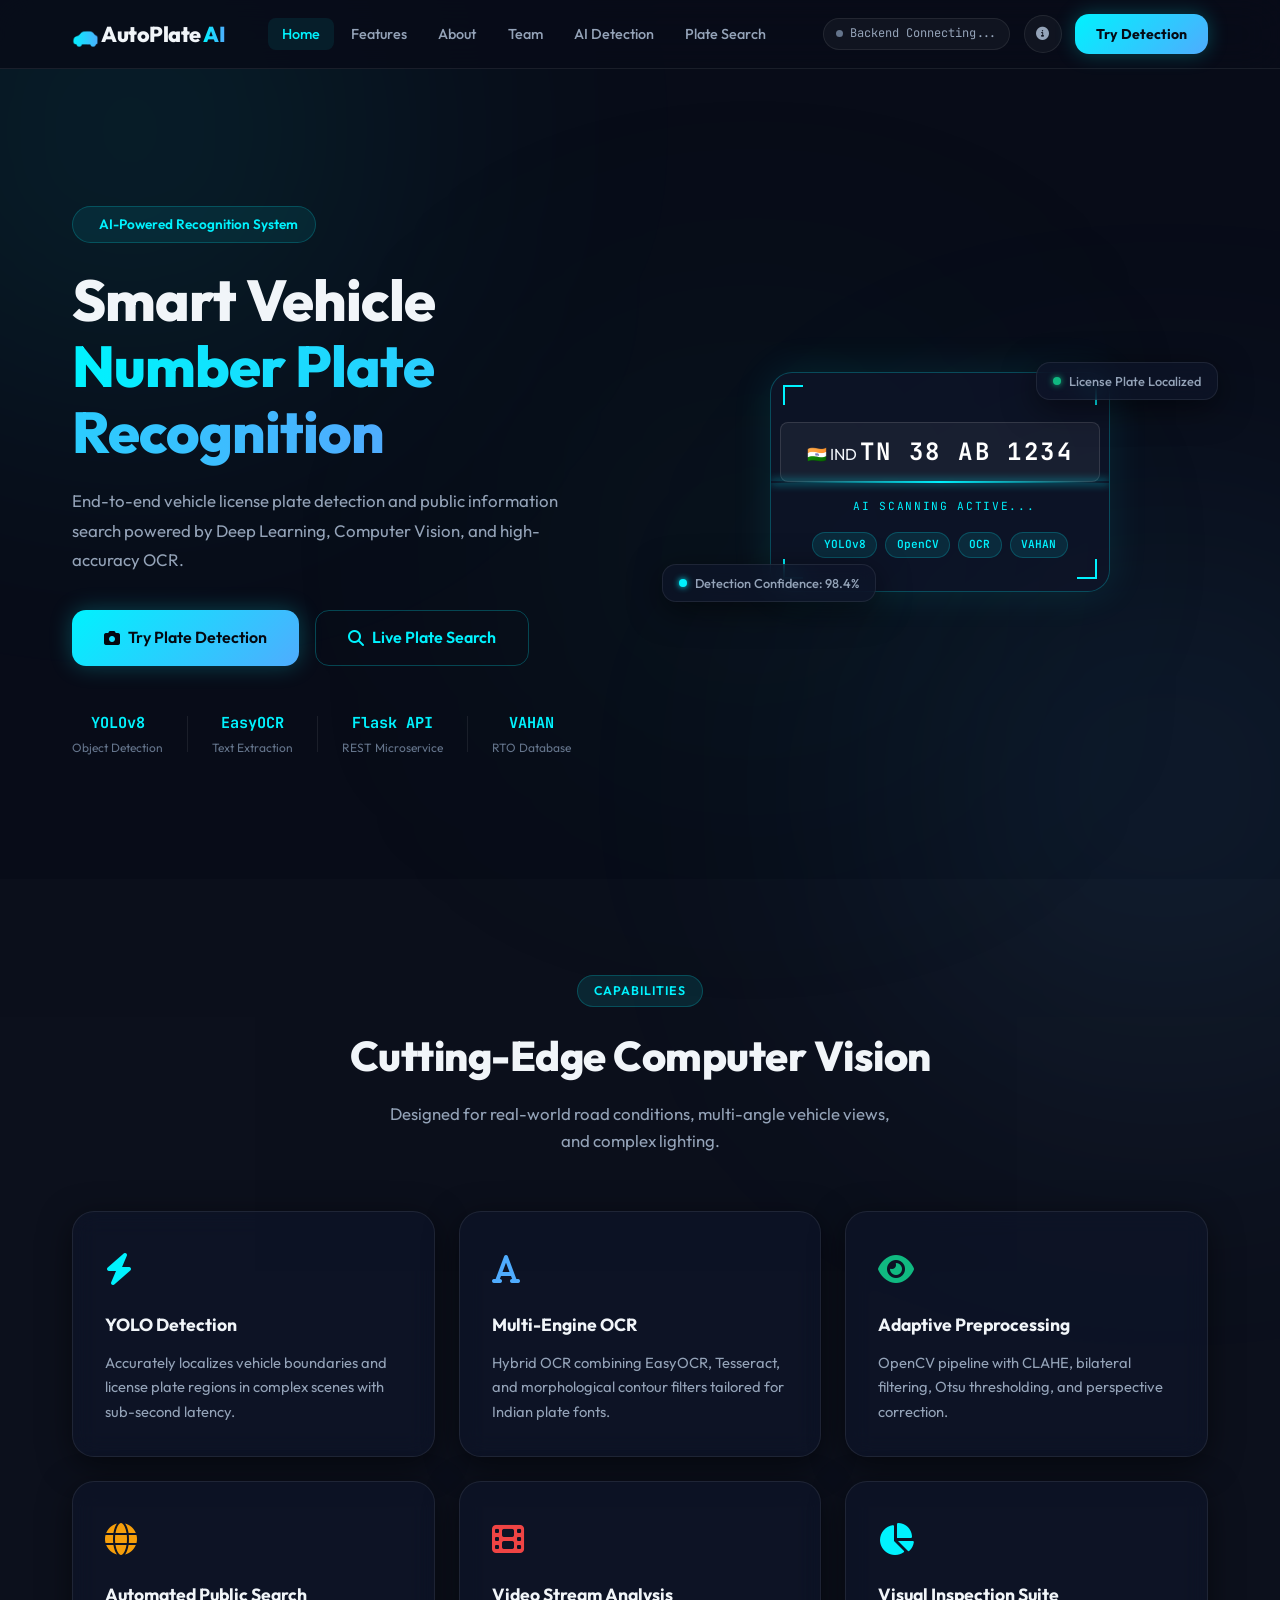
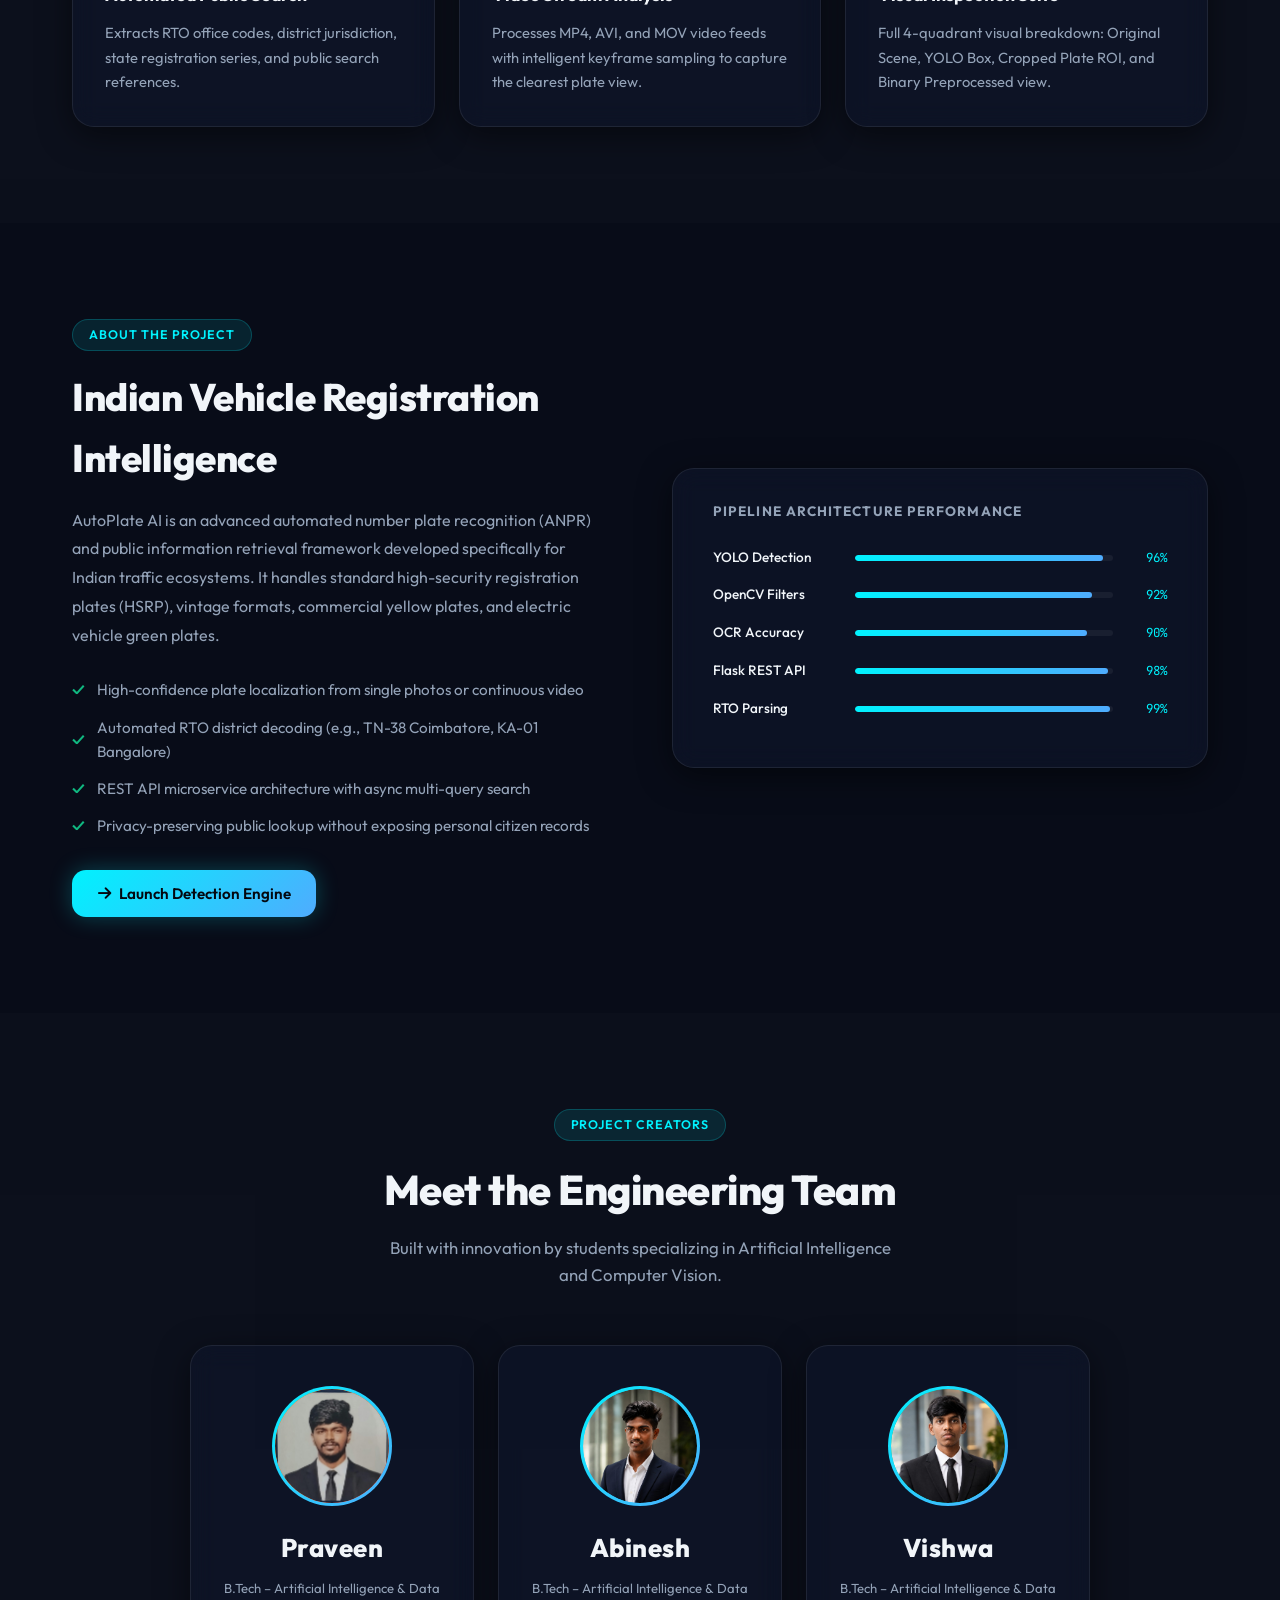
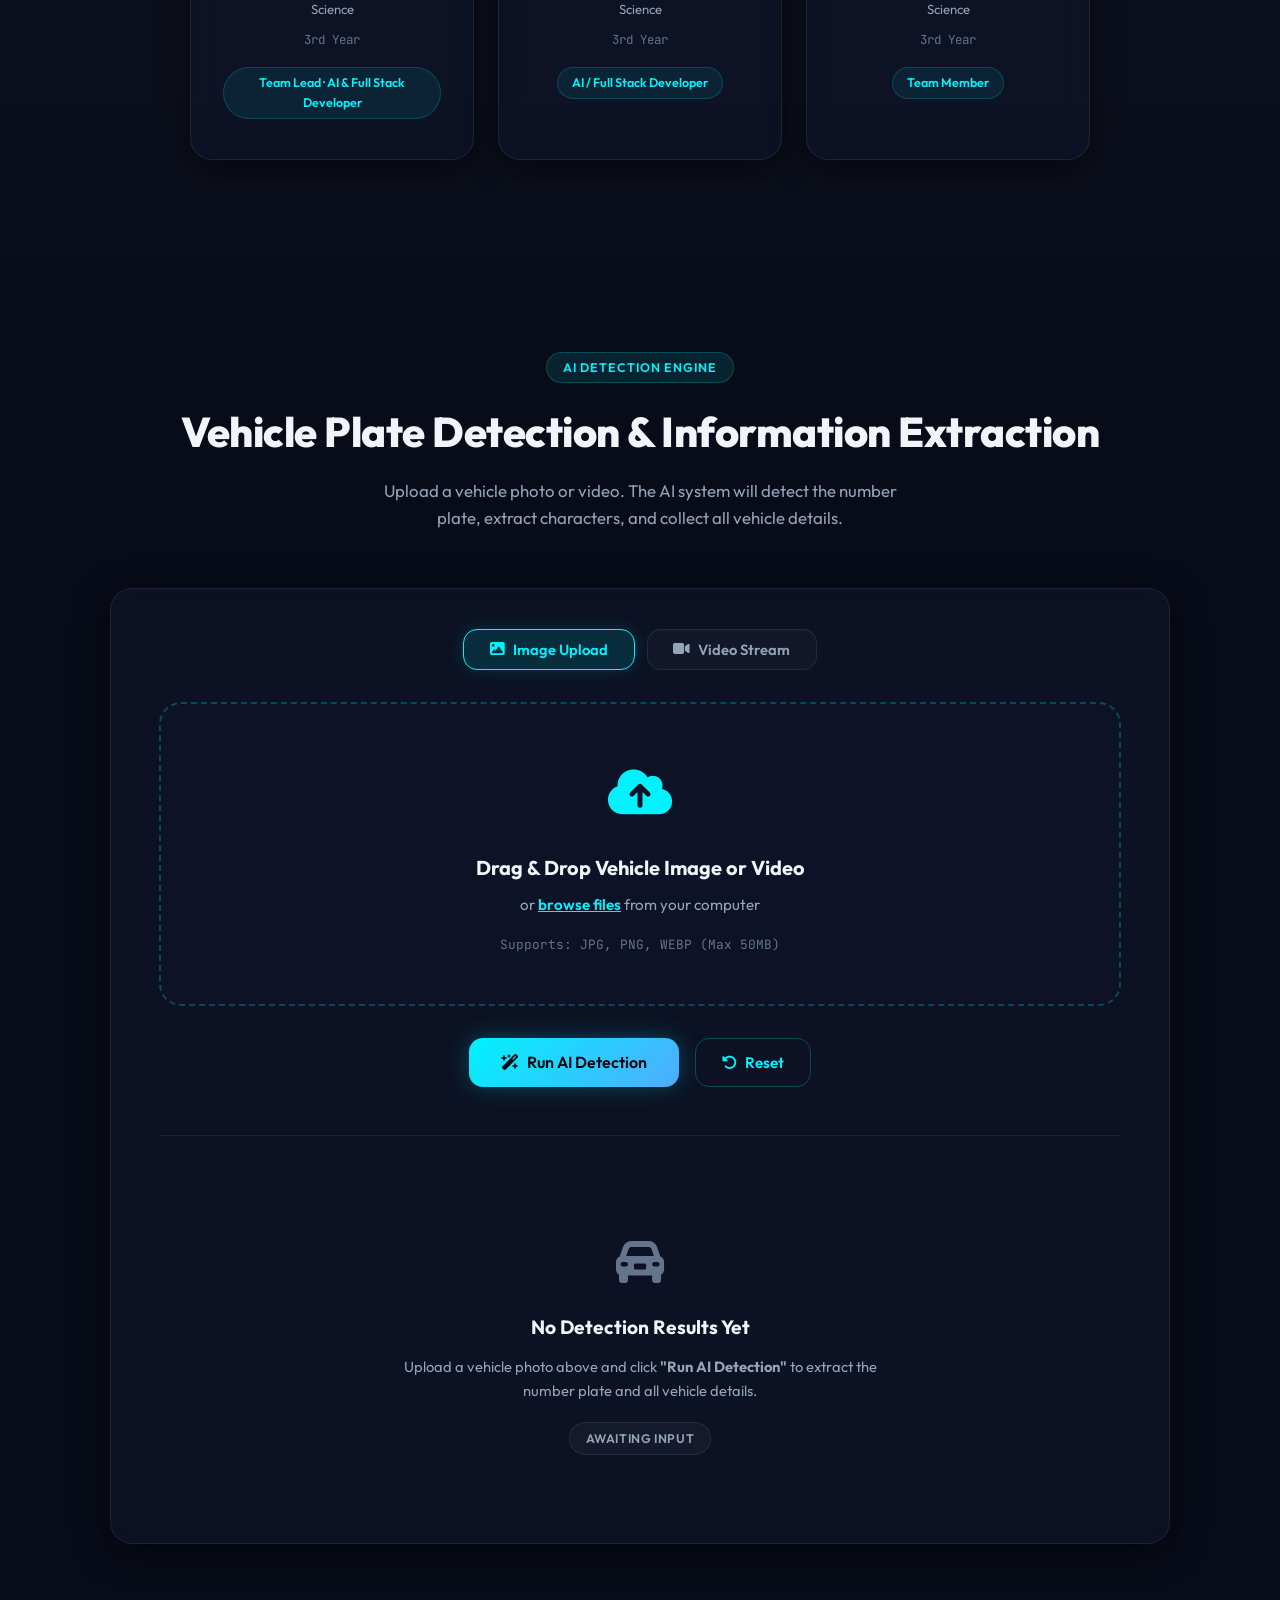
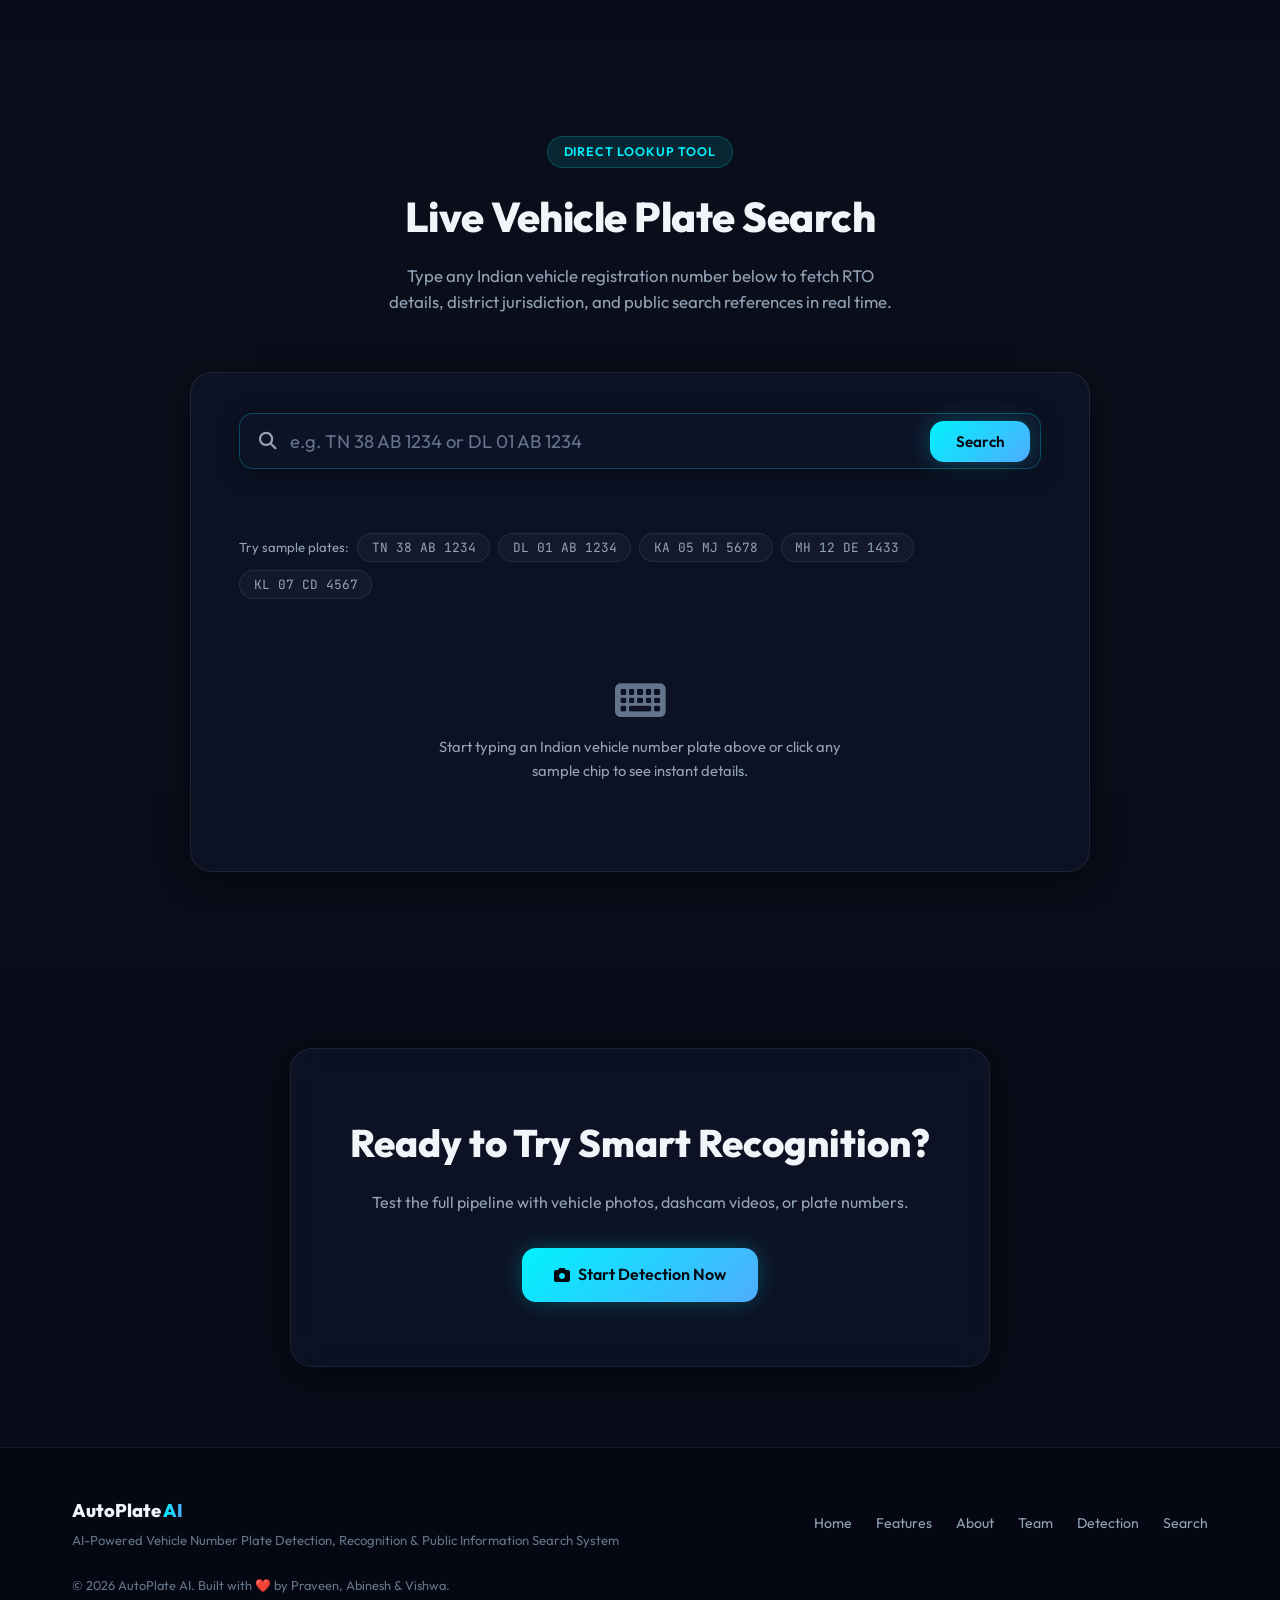
==== commit b9b60743: "Team page: real photos, Praveen as Team Lead first, all B.Tech AIDS 3rd Year, bigger names & avatars" ====
--- a/frontend/index.html
+++ b/frontend/index.html
@@ -221,15 +221,28 @@
                 <p>Built with innovation by students specializing in Artificial Intelligence and Computer Vision.</p>
             </div>
             <div class="team-grid">
+                <!-- Praveen — Team Lead -->
+                <div class="team-card glass-card">
+                    <div class="avatar-ring">
+                        <div class="avatar-circle" style="background: linear-gradient(135deg, #f59e0b, #ef4444);">
+                            <img src="assets/praveen.jpg" alt="Praveen" onerror="this.remove()">
+                        </div>
+                    </div>
+                    <h3>Praveen</h3>
+                    <p class="degree">B.Tech – Artificial Intelligence & Data Science</p>
+                    <p class="year-tag">3rd Year</p>
+                    <div class="role-badge">Team Lead · AI & Full Stack Developer</div>
+                </div>
+
                 <!-- Abinesh -->
                 <div class="team-card glass-card">
                     <div class="avatar-ring">
                         <div class="avatar-circle" style="background: linear-gradient(135deg, #00f2fe, #4facfe);">
-                            <span>A</span>
+                            <img src="assets/abinesh.jpg" alt="Abinesh" onerror="this.remove()">
                         </div>
                     </div>
                     <h3>Abinesh</h3>
-                    <p class="degree">B.Tech – AI & Data Science</p>
+                    <p class="degree">B.Tech – Artificial Intelligence & Data Science</p>
                     <p class="year-tag">3rd Year</p>
                     <div class="role-badge">AI / Full Stack Developer</div>
                 </div>
@@ -238,24 +251,11 @@
                 <div class="team-card glass-card">
                     <div class="avatar-ring">
                         <div class="avatar-circle" style="background: linear-gradient(135deg, #10b981, #00f2fe);">
-                            <span>V</span>
+                            <img src="assets/vishwa.jpg" alt="Vishwa" onerror="this.remove()">
                         </div>
                     </div>
                     <h3>Vishwa</h3>
-                    <p class="degree">B.Tech AIDS</p>
-                    <p class="year-tag">3rd Year</p>
-                    <div class="role-badge">Team Member</div>
-                </div>
-
-                <!-- Praveen -->
-                <div class="team-card glass-card">
-                    <div class="avatar-ring">
-                        <div class="avatar-circle" style="background: linear-gradient(135deg, #f59e0b, #ef4444);">
-                            <span>P</span>
-                        </div>
-                    </div>
-                    <h3>Praveen</h3>
-                    <p class="degree">B.Tech</p>
+                    <p class="degree">B.Tech – Artificial Intelligence & Data Science</p>
                     <p class="year-tag">3rd Year</p>
                     <div class="role-badge">Team Member</div>
                 </div>
@@ -718,7 +718,7 @@
                 <a href="#search">Search</a>
             </div>
             <div class="footer-copy">
-                © 2026 AutoPlate AI. Built with ❤️ by Abinesh, Vishwa & Praveen.
+                © 2026 AutoPlate AI. Built with ❤️ by Praveen, Abinesh & Vishwa.
             </div>
         </div>
     </footer>
@@ -757,9 +757,9 @@
                 </div>
                 <h5>Team Members:</h5>
                 <ul>
-                    <li><b>Abinesh</b> – B.Tech AI & Data Science (AI / Full Stack Developer)</li>
-                    <li><b>Vishwa</b> – B.Tech AIDS (Team Member)</li>
-                    <li><b>Praveen</b> – B.Tech (Team Member)</li>
+                    <li><b>Praveen</b> – B.Tech Artificial Intelligence & Data Science (Team Lead · AI / Full Stack Developer)</li>
+                    <li><b>Abinesh</b> – B.Tech Artificial Intelligence & Data Science (AI / Full Stack Developer)</li>
+                    <li><b>Vishwa</b> – B.Tech Artificial Intelligence & Data Science (Team Member)</li>
                 </ul>
                 <p class="disclaimer"><small><i class="fa-solid fa-shield-halved"></i> <b>Privacy Notice:</b> All data retrieved is strictly derived from public transport registry jurisdiction schemas and search indexes. No personal citizen contact or sensitive biometric details are queried or stored.</small></p>
             </div>
--- a/frontend/style.css
+++ b/frontend/style.css
@@ -606,8 +606,8 @@
     gap: 0.6rem;
 }
 .avatar-ring {
-    width: 84px;
-    height: 84px;
+    width: 120px;
+    height: 120px;
     border-radius: 50%;
     padding: 3px;
     background: linear-gradient(135deg, var(--cyan), var(--blue));
@@ -623,10 +623,19 @@
     font-size: 1.8rem;
     font-weight: 800;
     color: #fff;
+    overflow: hidden;
+}
+.avatar-circle img {
+    width: 100%;
+    height: 100%;
+    object-fit: cover;
+    border-radius: 50%;
+    display: block;
 }
 .team-card h3 {
-    font-size: 1.15rem;
-    font-weight: 700;
+    font-size: 1.6rem;
+    font-weight: 800;
+    letter-spacing: 0.02em;
 }
 .team-card .degree {
     font-size: 0.82rem;
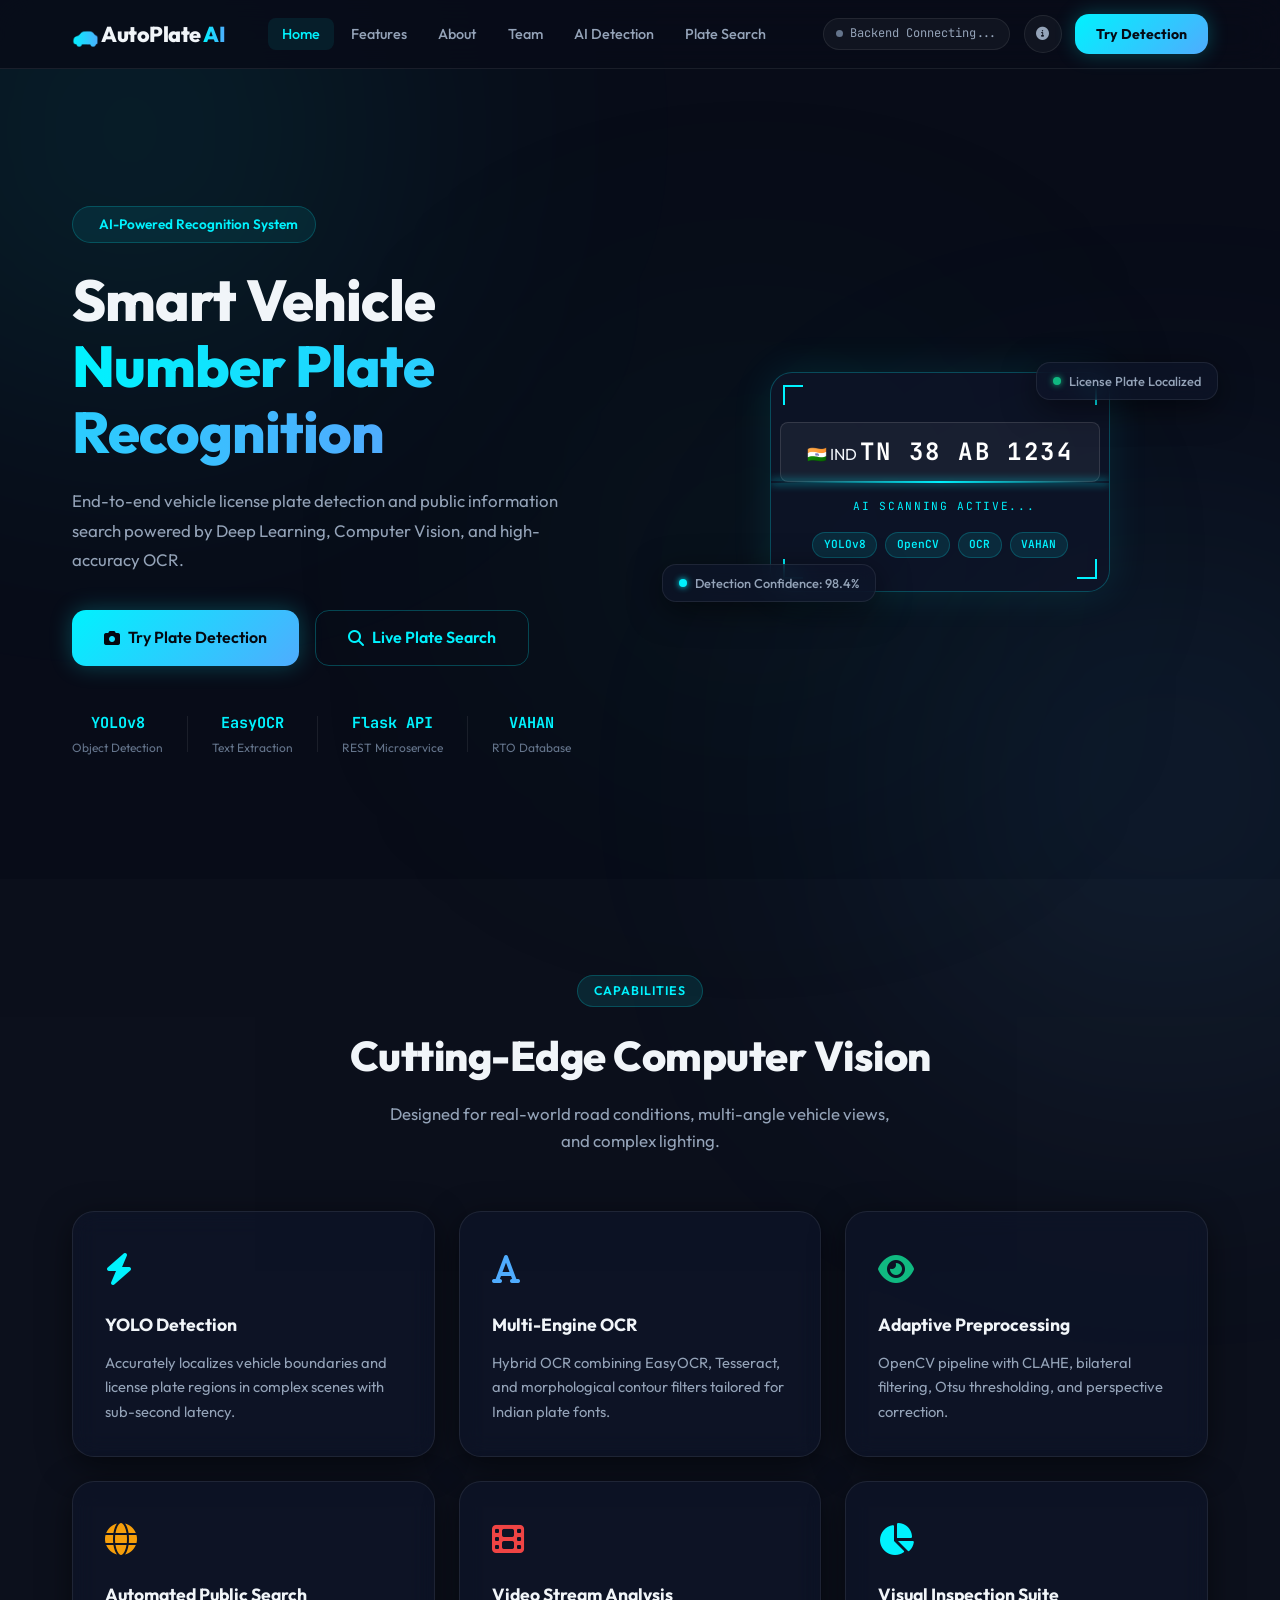
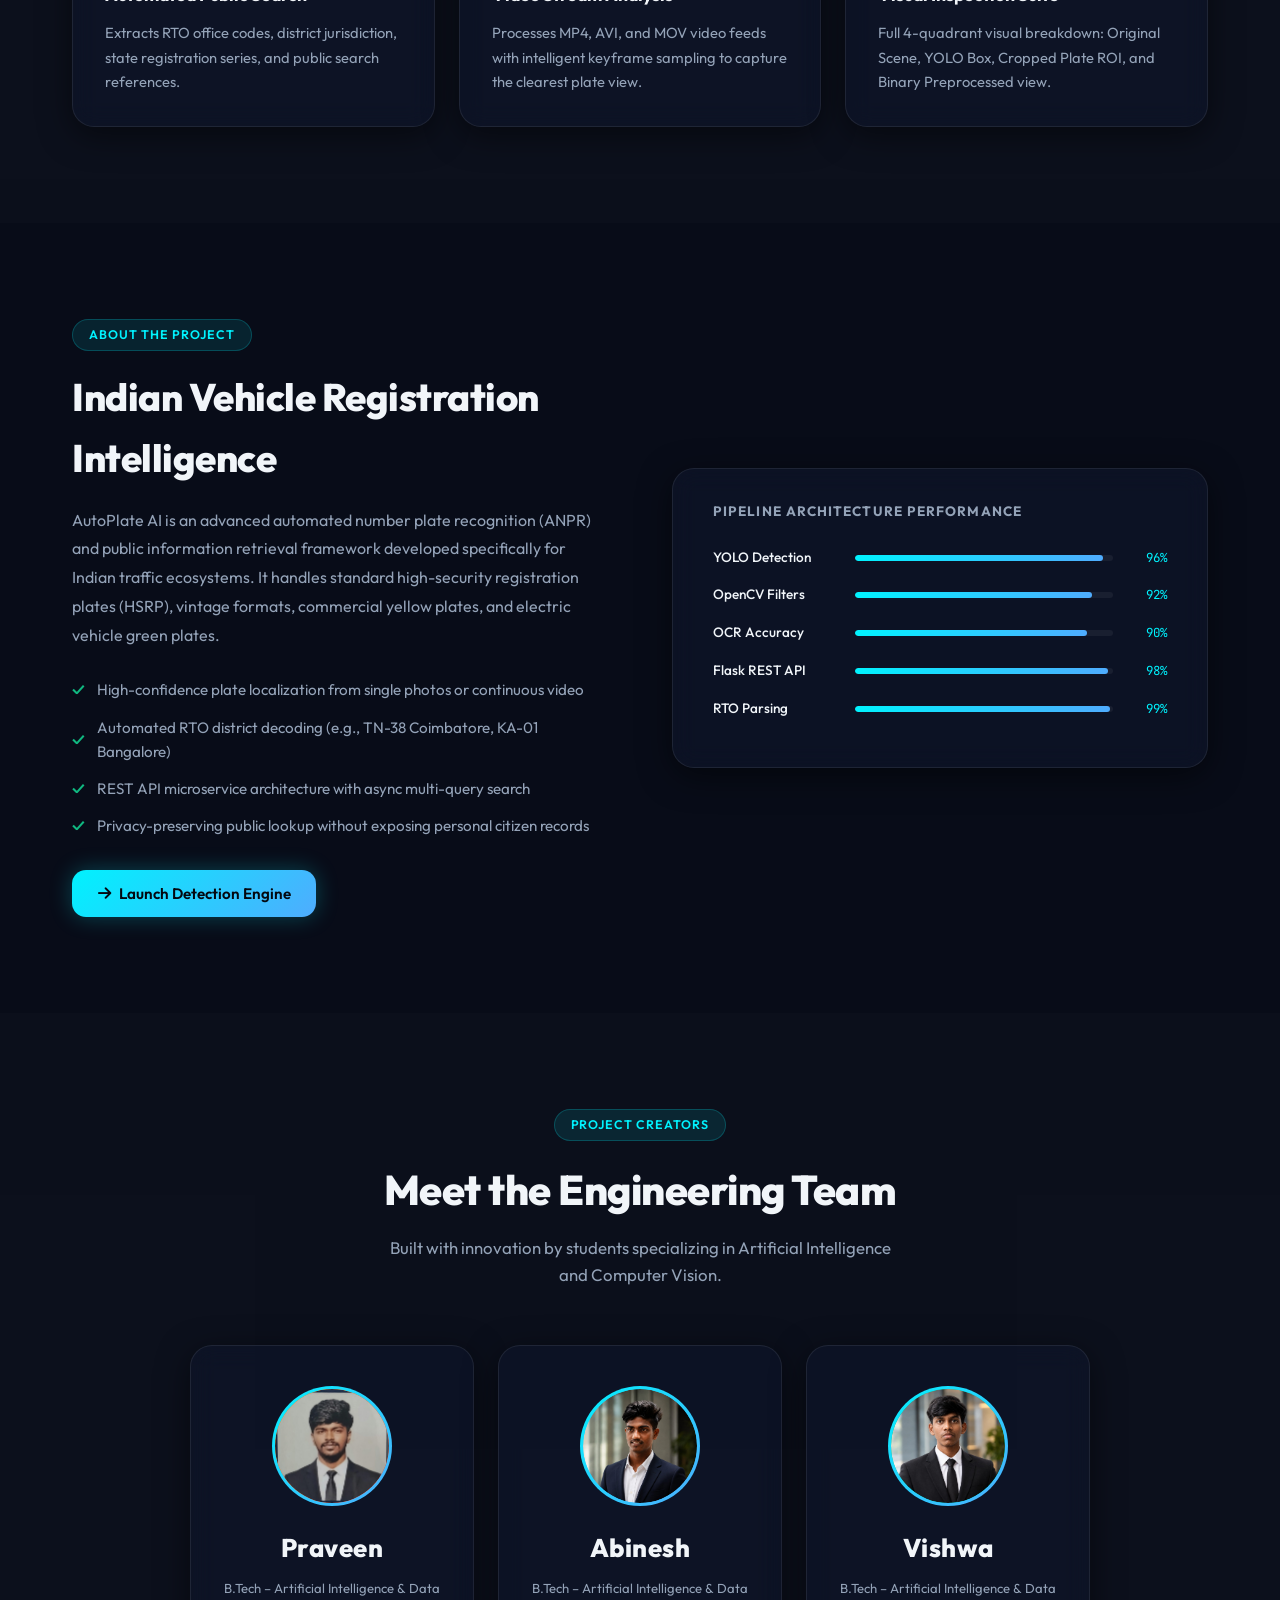
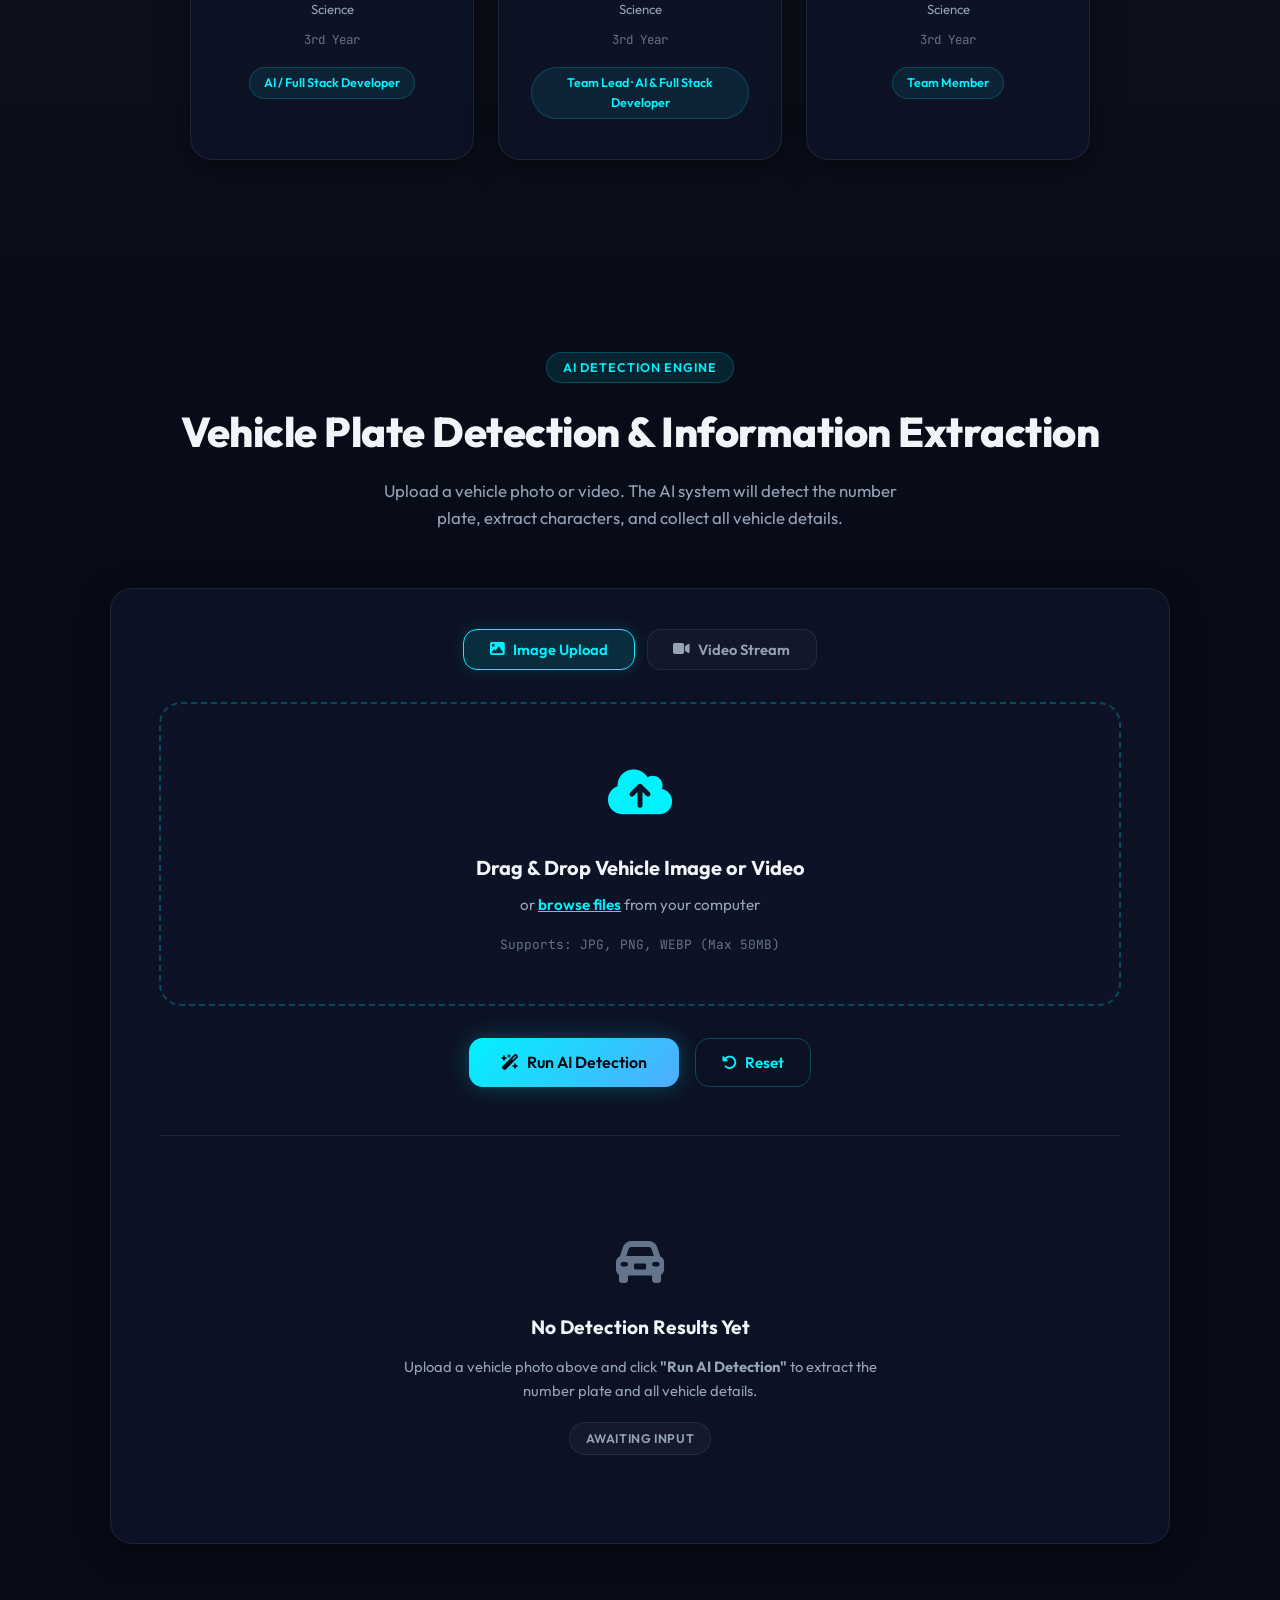
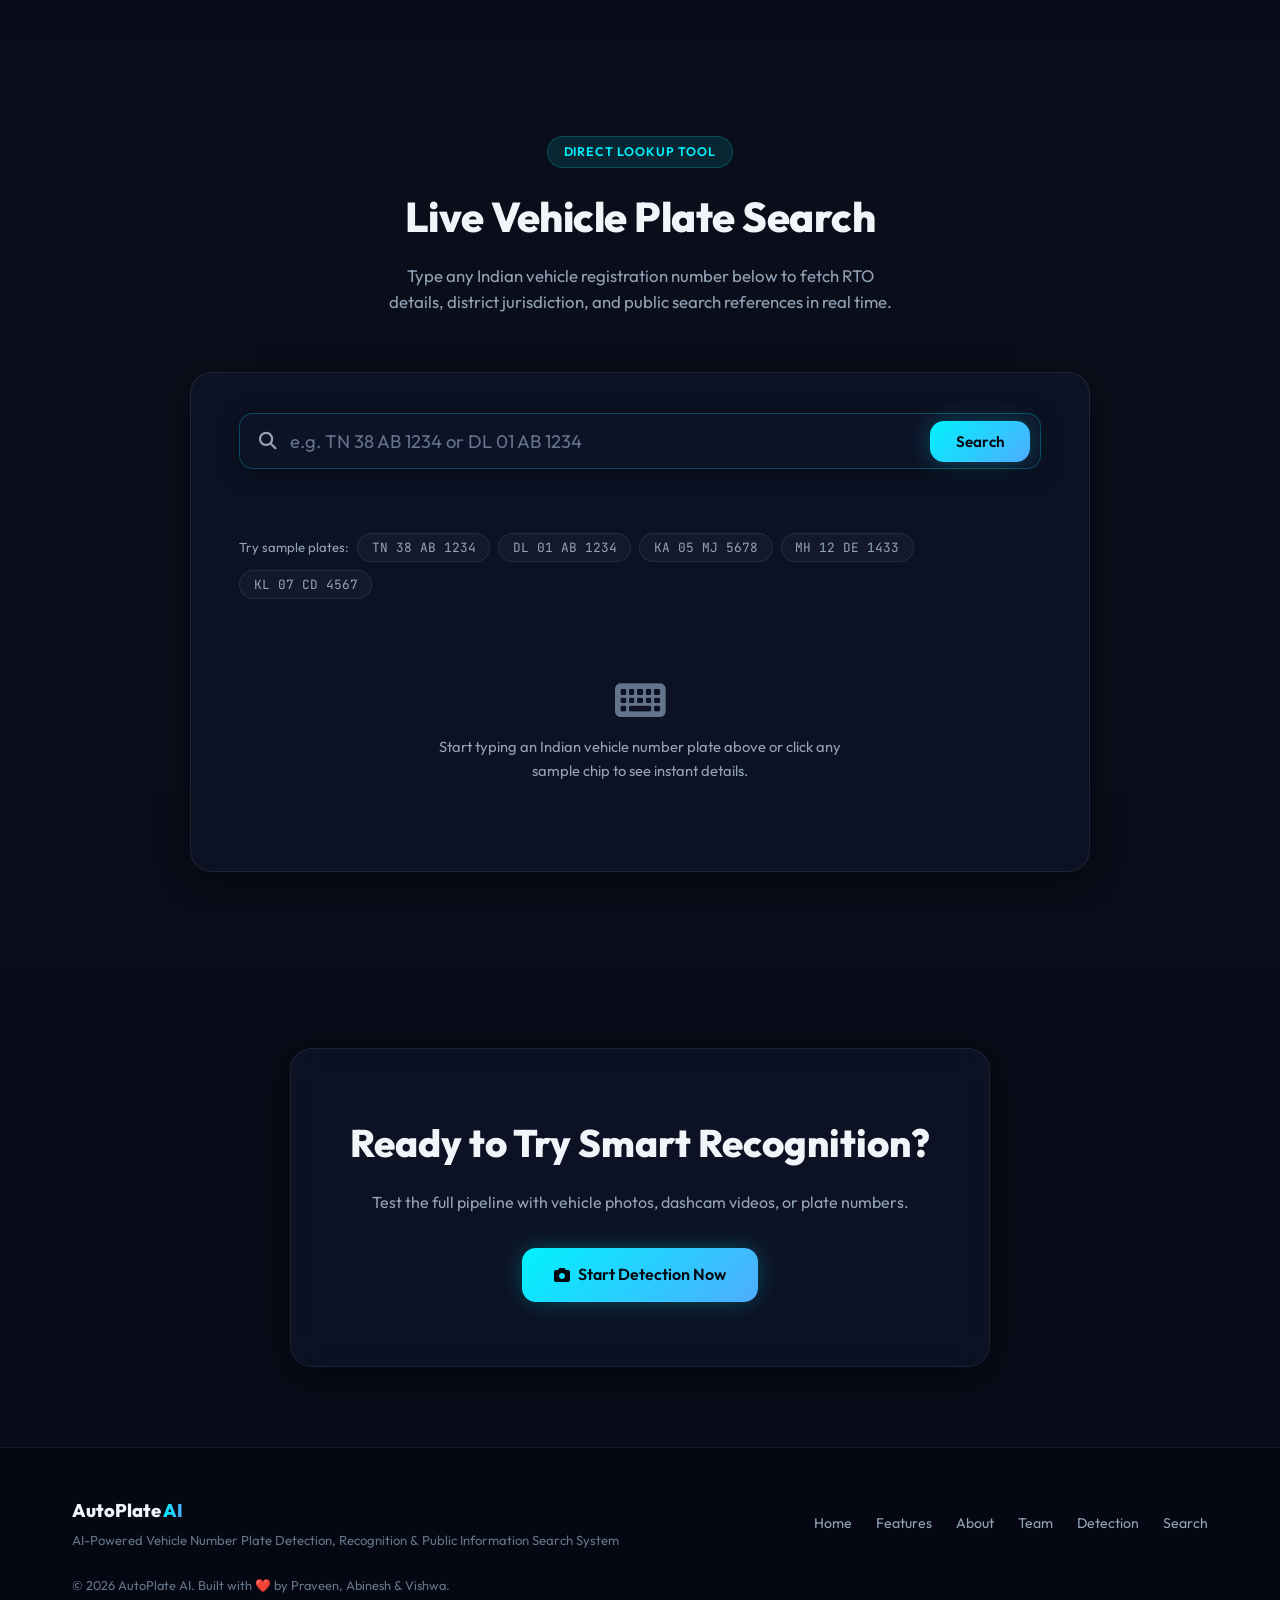
==== commit afa1b166: "Change Team Lead role to Abinesh" ====
--- a/frontend/index.html
+++ b/frontend/index.html
@@ -231,7 +231,7 @@
                     <h3>Praveen</h3>
                     <p class="degree">B.Tech – Artificial Intelligence & Data Science</p>
                     <p class="year-tag">3rd Year</p>
-                    <div class="role-badge">Team Lead · AI & Full Stack Developer</div>
+                    <div class="role-badge">AI / Full Stack Developer</div>
                 </div>
 
                 <!-- Abinesh -->
@@ -244,7 +244,7 @@
                     <h3>Abinesh</h3>
                     <p class="degree">B.Tech – Artificial Intelligence & Data Science</p>
                     <p class="year-tag">3rd Year</p>
-                    <div class="role-badge">AI / Full Stack Developer</div>
+                    <div class="role-badge">Team Lead · AI & Full Stack Developer</div>
                 </div>
 
                 <!-- Vishwa -->
@@ -757,8 +757,8 @@
                 </div>
                 <h5>Team Members:</h5>
                 <ul>
-                    <li><b>Praveen</b> – B.Tech Artificial Intelligence & Data Science (Team Lead · AI / Full Stack Developer)</li>
-                    <li><b>Abinesh</b> – B.Tech Artificial Intelligence & Data Science (AI / Full Stack Developer)</li>
+                    <li><b>Praveen</b> – B.Tech Artificial Intelligence & Data Science (AI / Full Stack Developer)</li>
+                    <li><b>Abinesh</b> – B.Tech Artificial Intelligence & Data Science (Team Lead · AI / Full Stack Developer)</li>
                     <li><b>Vishwa</b> – B.Tech Artificial Intelligence & Data Science (Team Member)</li>
                 </ul>
                 <p class="disclaimer"><small><i class="fa-solid fa-shield-halved"></i> <b>Privacy Notice:</b> All data retrieved is strictly derived from public transport registry jurisdiction schemas and search indexes. No personal citizen contact or sensitive biometric details are queried or stored.</small></p>
